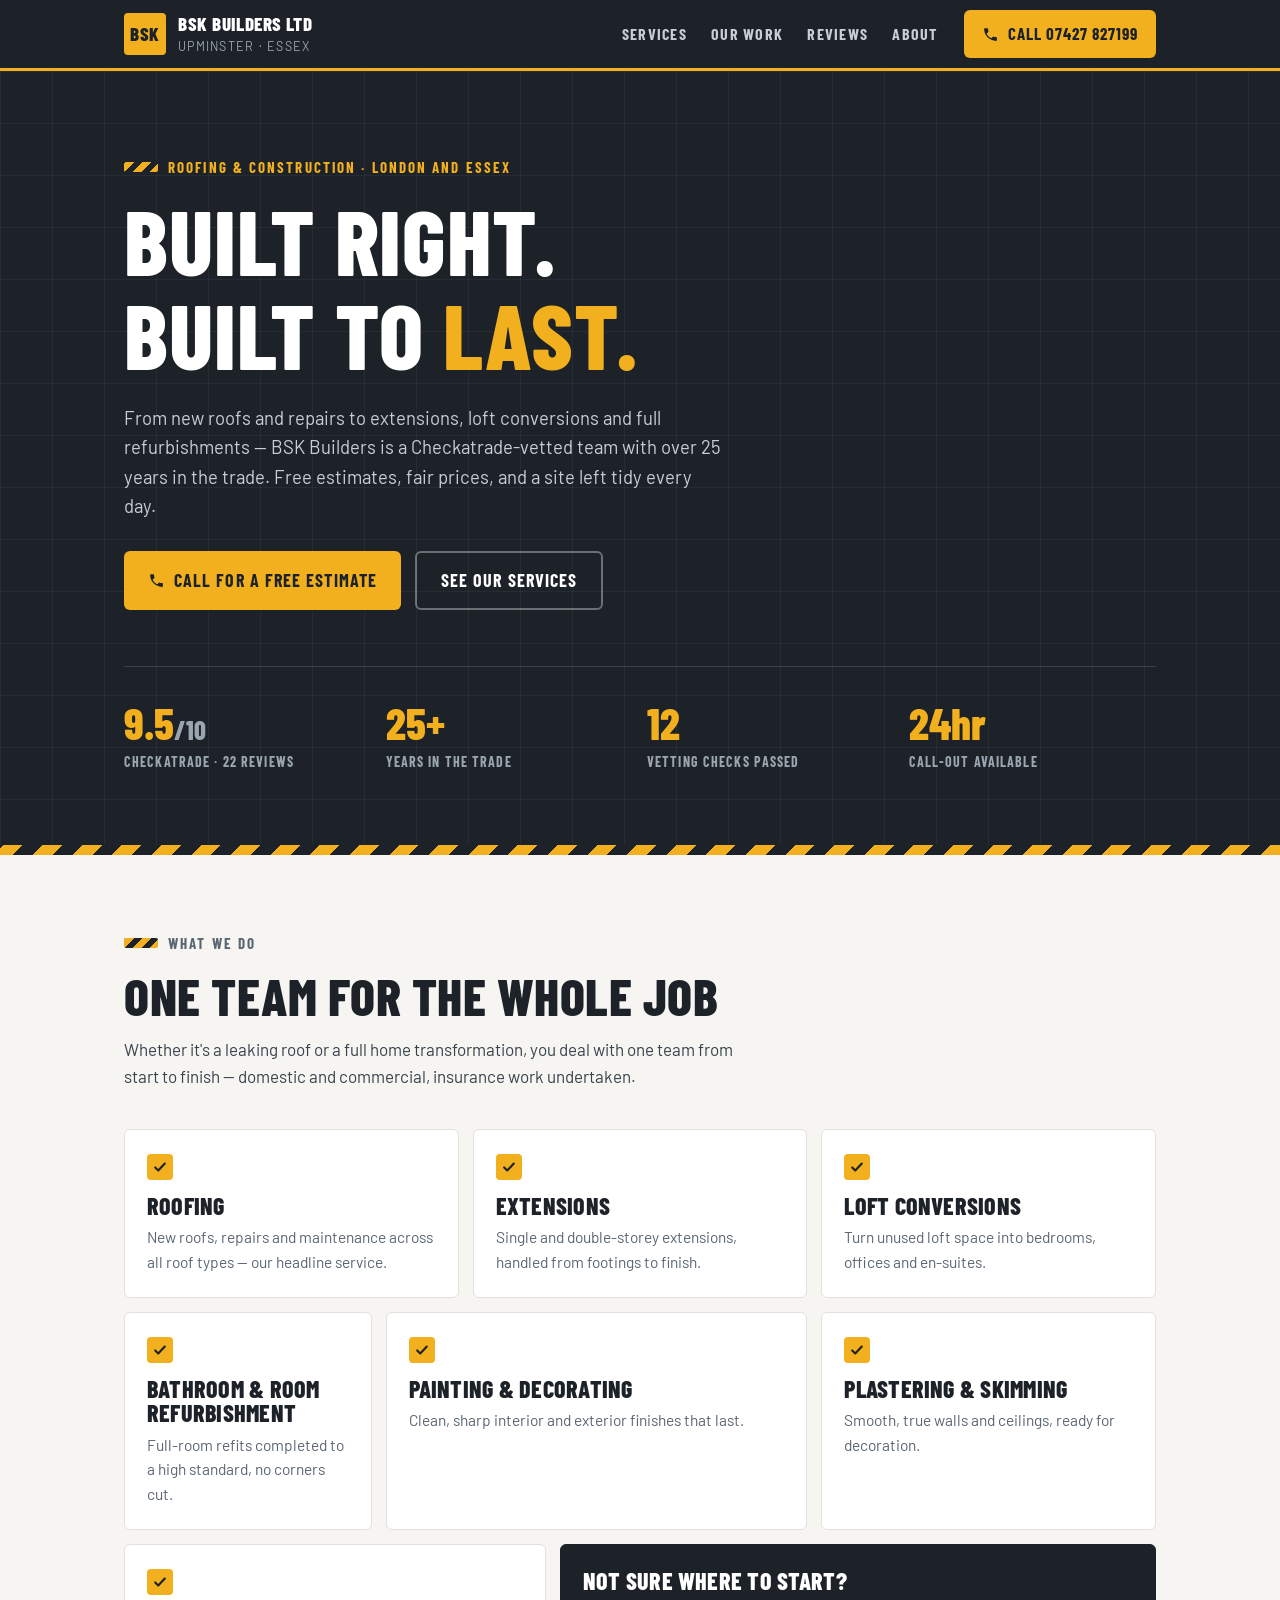
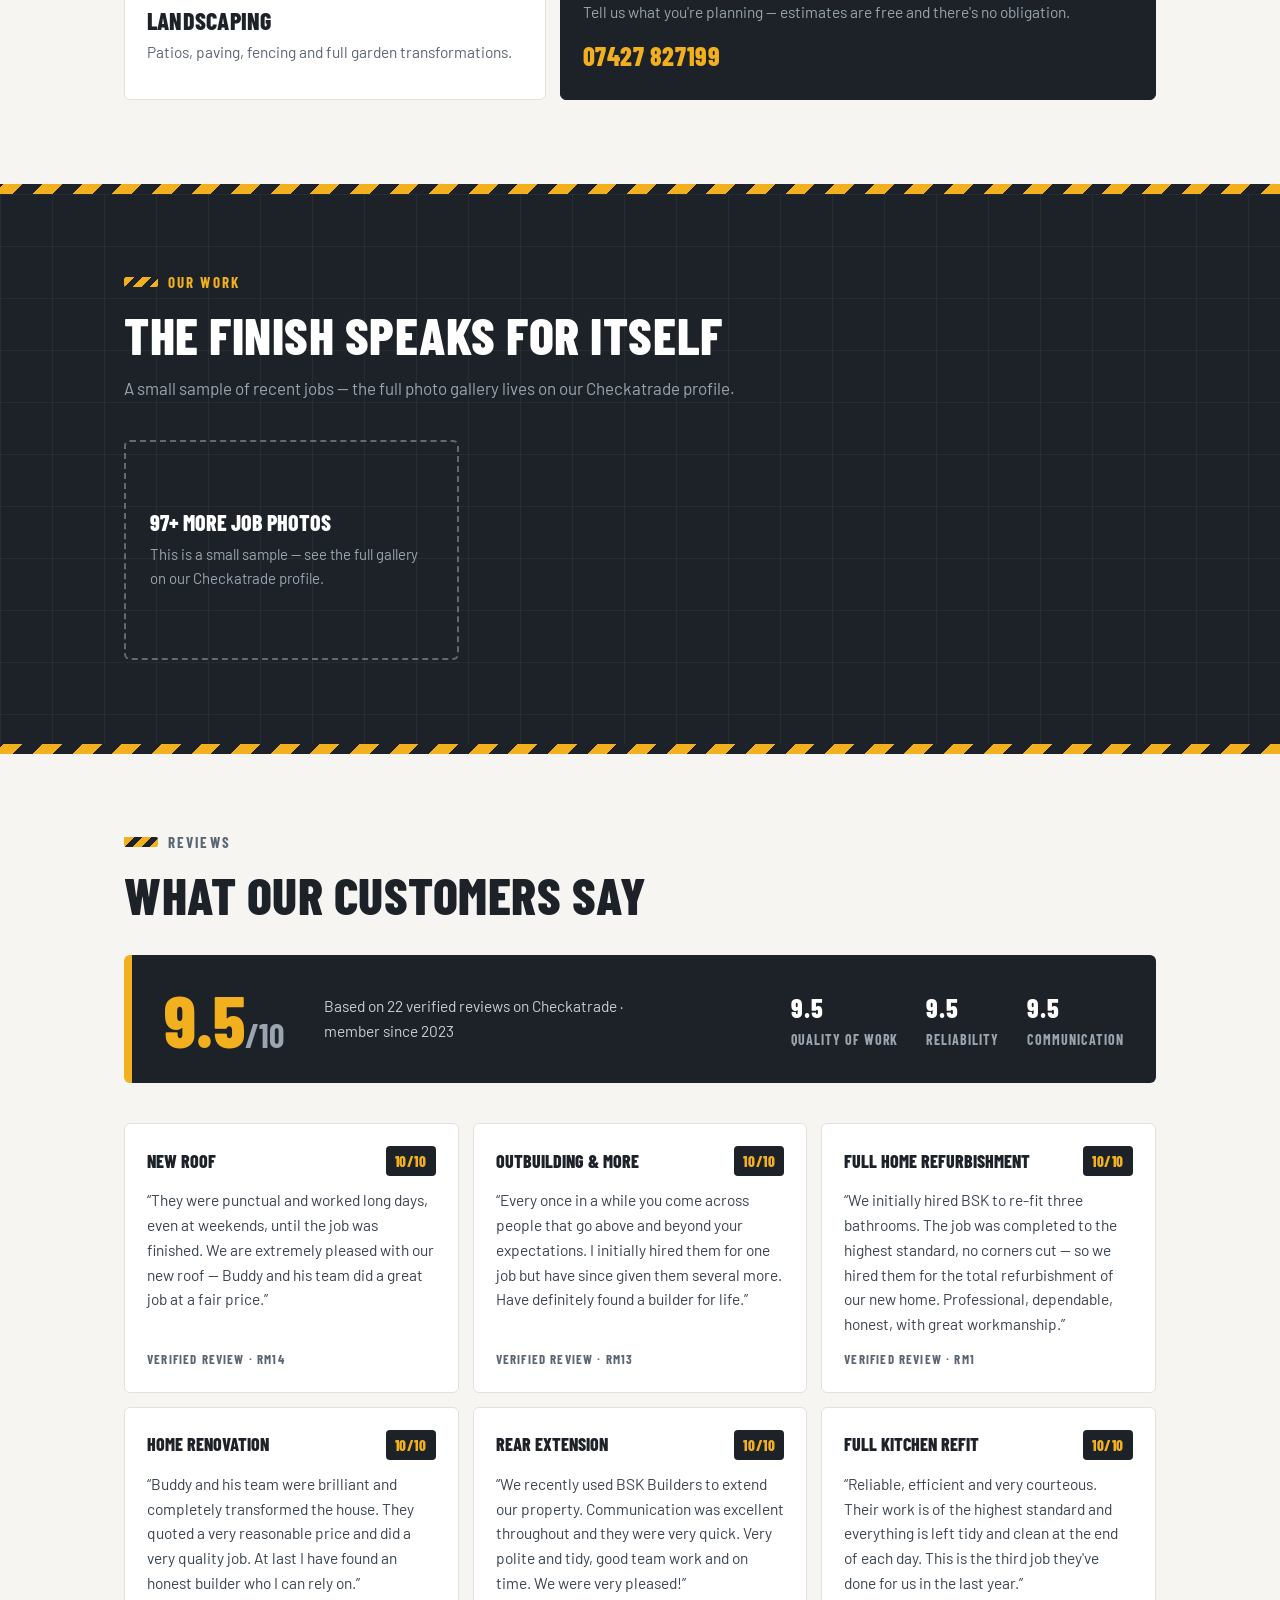
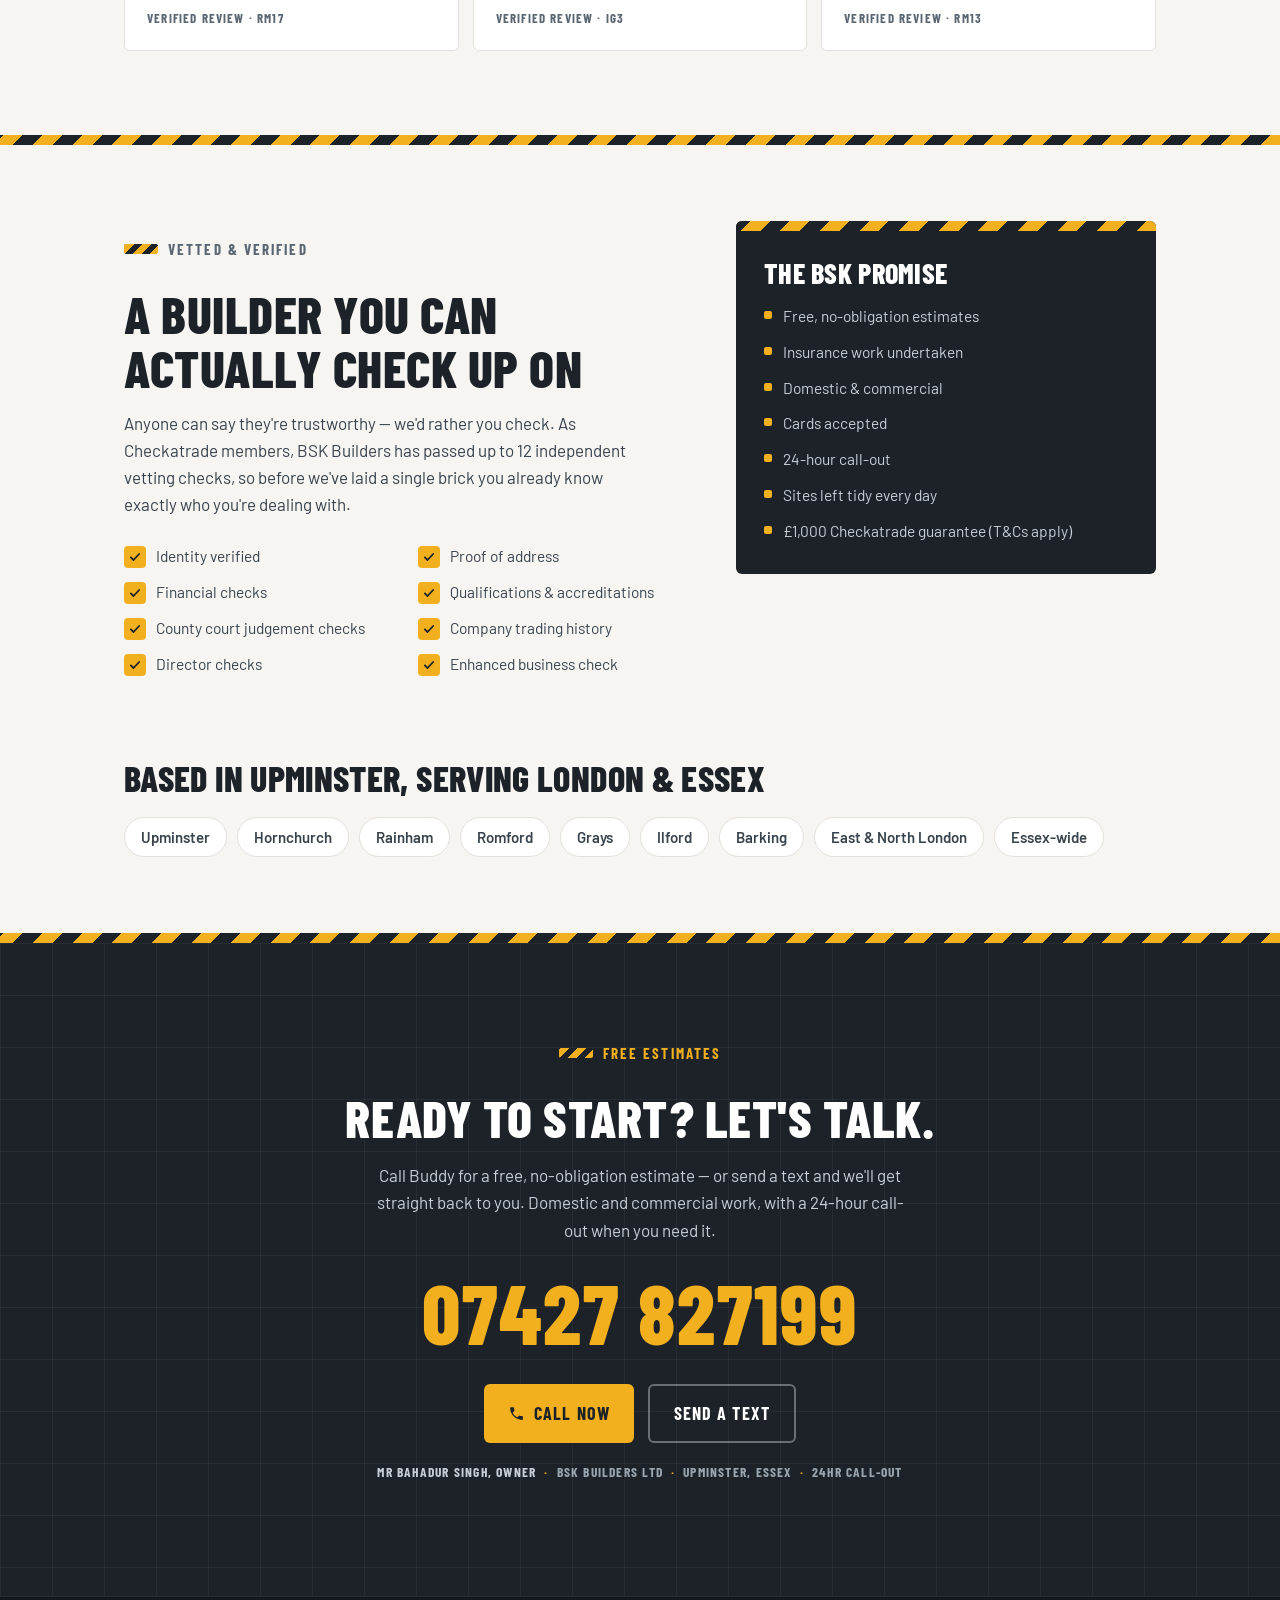
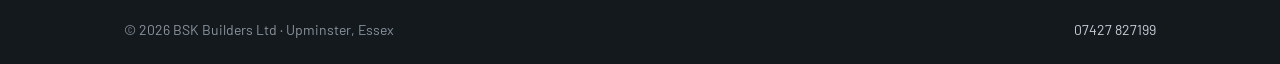
==== bsk/index.html @ 4397765f "Add BSK Builders one-page site Co-Authored-By: Claude Fable 5 <noreply@anthropic.com> Claude-Session" ====
<!DOCTYPE html>
<html lang="en-GB">
<head>
<meta charset="UTF-8">
<meta name="viewport" content="width=device-width, initial-scale=1.0">
<title>BSK Builders Ltd — Roofing, Extensions &amp; Refurbishment | Upminster, Essex</title>
<meta name="description" content="BSK Builders Ltd — roofing and construction in Upminster, serving London &amp; Essex. 25+ years' experience, rated 9.5/10 on Checkatrade, free estimates. Call 07427 827199.">
<meta property="og:title" content="BSK Builders Ltd — Roofing, Extensions &amp; Refurbishment | Upminster, Essex">
<meta property="og:description" content="Checkatrade-vetted builders with 25+ years in the trade. Roofing, extensions, lofts and full refurbishments across London &amp; Essex. Free estimates — call 07427 827199.">
<meta property="og:type" content="website">
<meta name="theme-color" content="#1c2228">
<link rel="preconnect" href="https://fonts.googleapis.com">
<link rel="preconnect" href="https://fonts.gstatic.com" crossorigin>
<link href="https://fonts.googleapis.com/css2?family=Barlow+Condensed:wght@700;800&family=Barlow:wght@400;500;600;700&display=swap" rel="stylesheet">
<script>document.documentElement.classList.add('js')</script>
<script type="application/ld+json">
{
  "@context": "https://schema.org",
  "@type": "GeneralContractor",
  "name": "BSK Builders Ltd",
  "telephone": "+447427827199",
  "address": {
    "@type": "PostalAddress",
    "addressLocality": "Upminster",
    "addressRegion": "Essex",
    "addressCountry": "GB"
  },
  "areaServed": ["Upminster", "Hornchurch", "Rainham", "Romford", "Grays", "Ilford", "Barking", "East London", "North London", "Essex"],
  "aggregateRating": {
    "@type": "AggregateRating",
    "ratingValue": "9.5",
    "bestRating": "10",
    "reviewCount": "22"
  }
}
</script>
<style>
/* ============================================================
   BSK Builders — one-page site. No frameworks, no build step.
   Aesthetic: industrial site signage / builder's hoarding board.
   ============================================================ */
:root{
  --ink:#1c2228;
  --ink-soft:#39434d;
  --zinc:#5a6672;
  --paper:#f6f5f2;
  --white:#ffffff;
  --amber:#f2b01e;
  --amber-deep:#d99a08;
  --line:#e3e1db;
  --radius:6px;
  --tape:repeating-linear-gradient(-45deg, var(--amber) 0 14px, var(--ink) 14px 28px);
}

*{margin:0;padding:0;box-sizing:border-box}
html{scroll-padding-top:84px}
@media (prefers-reduced-motion: no-preference){
  html{scroll-behavior:smooth}
}
body{
  font-family:'Barlow',system-ui,sans-serif;
  font-size:17px;line-height:1.6;
  color:var(--ink-soft);
  background:var(--paper);
  -webkit-font-smoothing:antialiased;
}
img{max-width:100%;display:block}
a{color:inherit}
:focus-visible{outline:3px solid var(--amber);outline-offset:2px}

h1,h2,h3{
  font-family:'Barlow Condensed',sans-serif;
  font-weight:800;text-transform:uppercase;
  line-height:1.02;color:var(--ink);
  letter-spacing:.01em;
}
h2{font-size:clamp(34px,4.6vw,52px)}
h3{font-size:24px}

.wrap{max-width:1080px;margin:0 auto;padding:0 24px}

/* --- Eyebrow labels: stripe chip + condensed uppercase --- */
.eyebrow{
  display:flex;align-items:center;gap:10px;
  font-family:'Barlow Condensed',sans-serif;font-weight:700;
  text-transform:uppercase;letter-spacing:.14em;font-size:15px;
  color:var(--zinc);margin-bottom:14px;
}
.eyebrow::before{
  content:"";width:34px;height:10px;flex:none;border-radius:2px;
  /* finer bands than the section tape so stripes stay legible at chip size */
  background:repeating-linear-gradient(-45deg, var(--amber) 0 6px, var(--ink) 6px 12px);
}
.on-dark .eyebrow{color:var(--amber)}

/* --- Hazard-tape section dividers --- */
.tape{height:10px;background:var(--tape)}

/* --- Dark sections get a faint blueprint grid --- */
.dark{
  background-color:var(--ink);
  background-image:
    linear-gradient(rgba(255,255,255,.045) 1px, transparent 1px),
    linear-gradient(90deg, rgba(255,255,255,.045) 1px, transparent 1px);
  background-size:52px 52px;
  color:#c7ced5;
}
.dark h1,.dark h2,.dark h3{color:var(--white)}

/* --- Buttons --- */
.btn{
  display:inline-flex;align-items:center;justify-content:center;gap:9px;
  font-family:'Barlow Condensed',sans-serif;font-weight:700;
  text-transform:uppercase;letter-spacing:.06em;font-size:18px;
  padding:13px 24px;border-radius:var(--radius);
  text-decoration:none;transition:background .18s,border-color .18s,color .18s;
  white-space:nowrap;
}
.btn svg{width:17px;height:17px;flex:none}
.btn-amber{background:var(--amber);color:var(--ink)}
.btn-amber:hover{background:var(--amber-deep)}
.btn-ghost{border:2px solid rgba(255,255,255,.35);color:var(--white)}
.btn-ghost:hover{border-color:var(--amber);color:var(--amber)}

/* ============================================================
   Header
   ============================================================ */
.site-head{
  position:sticky;top:0;z-index:50;
  background:var(--ink);border-bottom:3px solid var(--amber);
}
.head-in{display:flex;align-items:center;gap:26px;height:68px}
.brand{display:flex;align-items:center;gap:12px;text-decoration:none;margin-right:auto}
.logo-mark{
  width:42px;height:42px;flex:none;border-radius:4px;
  background:var(--amber);color:var(--ink);
  display:grid;place-items:center;
  font-family:'Barlow Condensed',sans-serif;font-weight:800;font-size:19px;
  letter-spacing:.02em;
}
.brand-text{line-height:1.15}
.brand-text strong{
  display:block;color:var(--white);
  font-family:'Barlow Condensed',sans-serif;font-weight:800;
  text-transform:uppercase;font-size:19px;letter-spacing:.03em;
}
.brand-text span{
  font-size:12.5px;color:#9aa5af;
  text-transform:uppercase;letter-spacing:.1em;
}
.head-nav{display:flex;gap:24px}
.head-nav a{
  color:#c7ced5;text-decoration:none;
  font-family:'Barlow Condensed',sans-serif;font-weight:700;
  text-transform:uppercase;letter-spacing:.08em;font-size:16px;
}
.head-nav a:hover{color:var(--amber)}
.head-call{padding:10px 18px;font-size:17px}
.call-short{display:none}

/* ============================================================
   Hero
   ============================================================ */
.hero{padding:84px 0 72px}
.hero h1{font-size:clamp(52px,8vw,92px);max-width:14ch}
.hero .am{color:var(--amber)}
.hero .lead{max-width:600px;margin:22px 0 30px;font-size:18.5px}
.cta-row{display:flex;flex-wrap:wrap;gap:14px}

.trust-strip{
  display:grid;grid-template-columns:repeat(4,1fr);gap:14px;
  margin-top:56px;padding-top:34px;
  border-top:1px solid rgba(255,255,255,.14);
}
.trust-cell .t-num{
  font-family:'Barlow Condensed',sans-serif;font-weight:800;
  font-size:44px;line-height:1;color:var(--amber);
}
.trust-cell .t-label{
  margin-top:6px;font-size:14px;color:#9aa5af;
  text-transform:uppercase;letter-spacing:.08em;
  font-family:'Barlow Condensed',sans-serif;font-weight:700;
}

/* ============================================================
   Services — staggered "brick course" grid
   ============================================================ */
.services{padding:76px 0 84px}
.services .intro{max-width:620px;margin:14px 0 38px}
.brick-grid{display:grid;grid-template-columns:repeat(12,1fr);gap:14px}
.svc-card{
  background:var(--white);border:1px solid var(--line);border-radius:var(--radius);
  padding:24px 22px 22px;
}
/* Brick coursing: rows of 3 / 3 / 2 with offset joints */
.svc-card:nth-child(1){grid-column:span 4}
.svc-card:nth-child(2){grid-column:span 4}
.svc-card:nth-child(3){grid-column:span 4}
.svc-card:nth-child(4){grid-column:span 3}
.svc-card:nth-child(5){grid-column:span 5}
.svc-card:nth-child(6){grid-column:span 4}
.svc-card:nth-child(7){grid-column:span 5}
.svc-card:nth-child(8){grid-column:span 7}
.tick{
  width:26px;height:26px;border-radius:4px;flex:none;
  background:var(--amber);color:var(--ink);
  display:grid;place-items:center;margin-bottom:14px;
}
.tick svg{width:14px;height:14px}
.svc-card h3{margin-bottom:7px}
.svc-card p{font-size:15.5px;color:var(--zinc)}
.svc-dark{
  background-color:var(--ink);border-color:var(--ink);color:#c7ced5;
  display:flex;flex-direction:column;justify-content:center;
}
.svc-dark h3{color:var(--white)}
.svc-dark p{color:#9aa5af}
.svc-dark .svc-tel{
  display:inline-block;margin-top:10px;text-decoration:none;
  font-family:'Barlow Condensed',sans-serif;font-weight:800;
  font-size:26px;color:var(--amber);letter-spacing:.02em;
}
.svc-dark .svc-tel:hover{color:var(--amber-deep)}

/* ============================================================
   Gallery — Our Work
   ============================================================ */
.gallery{padding:76px 0 84px}
.gallery .intro{max-width:620px;margin:14px 0 38px;color:#9aa5af}
.gal-grid{display:grid;grid-template-columns:repeat(3,1fr);gap:14px;grid-auto-flow:dense}
.gal-item{
  position:relative;overflow:hidden;border-radius:var(--radius);
  background:#242c34;min-height:220px;
}
.gal-wide{grid-column:span 2}
.gal-tall{grid-row:span 2}
.gal-item img{
  width:100%;height:100%;object-fit:cover;position:absolute;inset:0;
  transition:transform .5s ease;
}
.gal-item:hover img{transform:scale(1.045)}
.gal-cap{
  position:absolute;left:0;right:0;bottom:0;z-index:1;
  padding:34px 16px 12px;
  background:linear-gradient(transparent, rgba(28,34,40,.88));
  color:var(--white);font-size:14.5px;font-weight:600;
  text-transform:uppercase;letter-spacing:.07em;
  font-family:'Barlow Condensed',sans-serif;
}
.gal-more{
  border:2px dashed rgba(255,255,255,.32);background:transparent;
  display:flex;flex-direction:column;justify-content:center;
  padding:26px 24px;gap:6px;
}
.gal-more strong{
  font-family:'Barlow Condensed',sans-serif;font-weight:800;
  text-transform:uppercase;font-size:22px;color:var(--white);line-height:1.15;
}
.gal-more span{font-size:15px;color:#9aa5af}

/* ============================================================
   Reviews
   ============================================================ */
.reviews{padding:76px 0 84px}
.scoreboard{
  background:var(--ink);border-left:8px solid var(--amber);
  border-radius:var(--radius);color:#c7ced5;
  display:flex;flex-wrap:wrap;align-items:center;gap:14px 40px;
  padding:28px 32px;margin:34px 0 40px;
}
.score-big{
  font-family:'Barlow Condensed',sans-serif;font-weight:800;
  font-size:72px;line-height:1;color:var(--amber);
}
.score-big small{font-size:34px;color:#9aa5af;font-weight:700}
.score-copy{max-width:300px;font-size:15.5px}
.subscores{display:flex;gap:28px;margin-left:auto}
.subscores div{
  font-family:'Barlow Condensed',sans-serif;font-weight:700;
  text-transform:uppercase;letter-spacing:.07em;font-size:14px;color:#9aa5af;
}
.subscores strong{display:block;font-size:26px;color:var(--white);font-weight:800}

.review-grid{display:grid;grid-template-columns:repeat(3,1fr);gap:14px}
.rev-card{
  background:var(--white);border:1px solid var(--line);border-radius:var(--radius);
  padding:22px;display:flex;flex-direction:column;gap:12px;
}
.rev-head{display:flex;align-items:center;justify-content:space-between;gap:10px}
.rev-type{
  font-family:'Barlow Condensed',sans-serif;font-weight:800;
  text-transform:uppercase;font-size:18px;color:var(--ink);line-height:1.15;
}
.badge{
  flex:none;background:var(--ink);color:var(--amber);
  font-family:'Barlow Condensed',sans-serif;font-weight:800;font-size:15px;
  padding:3px 9px;border-radius:4px;letter-spacing:.04em;
}
.rev-card blockquote{font-size:15.5px;color:var(--ink-soft)}
.rev-meta{
  margin-top:auto;font-size:13px;color:var(--zinc);
  text-transform:uppercase;letter-spacing:.09em;
  font-family:'Barlow Condensed',sans-serif;font-weight:700;
}

/* ============================================================
   Vetting / About
   ============================================================ */
.about{padding:76px 0 84px}
.about-grid{display:grid;grid-template-columns:1.15fr .85fr;gap:44px;align-items:start}
.about-copy p{margin:16px 0 26px;max-width:520px}
.check-list{
  list-style:none;display:grid;grid-template-columns:1fr 1fr;gap:11px 20px;
}
.check-list li{display:flex;gap:10px;align-items:flex-start;font-size:15.5px}
.check-list .tick{width:22px;height:22px;margin:2px 0 0}
.check-list .tick svg{width:12px;height:12px}

.promise{
  background-color:var(--ink);border-radius:var(--radius);color:#c7ced5;
  overflow:hidden;
}
.promise::before{content:"";display:block;height:10px;background:var(--tape)}
.promise-in{padding:28px 28px 30px}
.promise h3{color:var(--white);font-size:28px;margin-bottom:16px}
.promise ul{list-style:none;display:grid;gap:11px}
.promise li{display:flex;gap:11px;align-items:flex-start;font-size:15.5px}
.promise li::before{
  content:"";width:8px;height:8px;border-radius:2px;flex:none;
  background:var(--amber);margin-top:7px;
}

/* ============================================================
   Areas served
   ============================================================ */
.areas{padding:0 0 76px}
.areas h2{font-size:clamp(26px,3.2vw,36px);margin-bottom:20px}
.pills{display:flex;flex-wrap:wrap;gap:10px}
.pills span{
  background:var(--white);border:1px solid var(--line);border-radius:999px;
  padding:7px 16px;font-size:15px;color:var(--ink-soft);font-weight:600;
}

/* ============================================================
   Contact
   ============================================================ */
.contact{padding:80px 0 88px;text-align:center}
.contact .eyebrow{justify-content:center}
.contact p{max-width:540px;margin:18px auto 26px}
.phone-huge{
  display:inline-block;text-decoration:none;
  font-family:'Barlow Condensed',sans-serif;font-weight:800;
  font-size:clamp(46px,8vw,84px);line-height:1;color:var(--amber);
  letter-spacing:.02em;margin-bottom:30px;
}
.phone-huge:hover{color:var(--amber-deep)}
.contact .cta-row{justify-content:center}
.contact-notes{
  margin-top:38px;font-size:13.5px;color:#9aa5af;
  text-transform:uppercase;letter-spacing:.09em;
  font-family:'Barlow Condensed',sans-serif;font-weight:700;
}
.contact-notes b{color:#c7ced5;font-weight:700}
.dot{margin:0 8px;color:var(--amber)}

/* ============================================================
   Footer + mobile call bar
   ============================================================ */
.site-foot{
  background:#14191e;color:#8a949e;font-size:14px;
  padding:22px 0;border-top:1px solid rgba(255,255,255,.08);
}
.foot-in{display:flex;flex-wrap:wrap;gap:8px 20px;justify-content:space-between}
.site-foot a{color:#c7ced5;text-decoration:none}
.site-foot a:hover{color:var(--amber)}

.mobile-call-bar{
  display:none;position:fixed;left:0;right:0;bottom:0;z-index:60;
}
.mobile-call-bar a{
  display:block;text-align:center;text-decoration:none;
  background:var(--amber);color:var(--ink);
  font-family:'Barlow Condensed',sans-serif;font-weight:800;
  text-transform:uppercase;letter-spacing:.05em;font-size:19px;
  padding:15px 16px;
}
.mobile-call-bar a:active{background:var(--amber-deep)}

/* ============================================================
   Scroll reveal
   ============================================================ */
.js .rv{opacity:0;transform:translateY(18px);transition:opacity .6s ease,transform .6s ease}
.js .rv.in{opacity:1;transform:none}

/* ============================================================
   Responsive
   ============================================================ */
@media (max-width:900px){
  .head-nav{display:none}
  .brick-grid{grid-template-columns:1fr 1fr}
  .brick-grid .svc-card{grid-column:auto}
  .gal-grid{grid-template-columns:1fr 1fr}
  .gal-wide{grid-column:span 2}
  .review-grid{grid-template-columns:1fr 1fr}
  .about-grid{grid-template-columns:1fr;gap:36px}
  .subscores{margin-left:0;width:100%}
}
@media (max-width:620px){
  .hero{padding:64px 0 56px}
  .cta-row{flex-direction:column;align-items:stretch}
  .cta-row .btn{white-space:normal}
  .trust-strip{grid-template-columns:1fr 1fr;gap:24px 14px}
  .brick-grid{grid-template-columns:1fr}
  .gal-grid{grid-template-columns:1fr}
  .gal-wide{grid-column:auto}
  .gal-tall{grid-row:auto}
  .review-grid{grid-template-columns:1fr}
  .check-list{grid-template-columns:1fr}
  .call-full{display:none}
  .call-short{display:inline}
  .head-call{padding:9px 12px;font-size:16px}
  .head-call svg{display:none}
  .head-in{gap:10px}
  .brand-text span{display:none}
  .brand-text strong{font-size:16px;white-space:nowrap}
  .logo-mark{width:38px;height:38px;font-size:17px}
  .scoreboard{padding:24px 22px}
  .subscores{flex-wrap:wrap;gap:14px 24px}
  .mobile-call-bar{display:block}
  body{padding-bottom:54px}
}

/* ============================================================
   Reduced motion
   ============================================================ */
@media (max-width:420px){
  .brand-text{display:none}
}

@media (prefers-reduced-motion: reduce){
  *,*::before,*::after{transition:none !important;animation:none !important}
  .js .rv{opacity:1;transform:none}
  .gal-item:hover img{transform:none}
}
</style>
</head>
<body>

<header class="site-head">
  <div class="wrap head-in">
    <a class="brand" href="#top" aria-label="BSK Builders Ltd — back to top">
      <span class="logo-mark" aria-hidden="true">BSK</span>
      <span class="brand-text">
        <strong>BSK Builders Ltd</strong>
        <span>Upminster · Essex</span>
      </span>
    </a>
    <nav class="head-nav" aria-label="Main navigation">
      <a href="#services">Services</a>
      <a href="#work">Our Work</a>
      <a href="#reviews">Reviews</a>
      <a href="#about">About</a>
    </nav>
    <a class="btn btn-amber head-call" href="tel:+447427827199">
      <svg viewBox="0 0 24 24" fill="currentColor" aria-hidden="true"><path d="M6.6 10.8c1.4 2.8 3.8 5.1 6.6 6.6l2.2-2.2c.3-.3.7-.4 1-.2 1.1.4 2.3.6 3.6.6.6 0 1 .4 1 1V20c0 .6-.4 1-1 1C10.6 21 3 13.4 3 4c0-.6.4-1 1-1h3.5c.6 0 1 .4 1 1 0 1.2.2 2.4.6 3.6.1.3 0 .7-.2 1l-2.3 2.2z"/></svg>
      <span class="call-full">Call 07427 827199</span>
      <span class="call-short">07427 827199</span>
    </a>
  </div>
</header>

<main id="top">

  <!-- ================= Hero ================= -->
  <section class="hero dark on-dark">
    <div class="wrap">
      <p class="eyebrow rv">Roofing &amp; construction · London and Essex</p>
      <h1 class="rv">Built right. Built to <span class="am">last.</span></h1>
      <p class="lead rv">From new roofs and repairs to extensions, loft conversions and full refurbishments — BSK Builders is a Checkatrade-vetted team with over 25 years in the trade. Free estimates, fair prices, and a site left tidy every day.</p>
      <div class="cta-row rv">
        <a class="btn btn-amber" href="tel:+447427827199">
          <svg viewBox="0 0 24 24" fill="currentColor" aria-hidden="true"><path d="M6.6 10.8c1.4 2.8 3.8 5.1 6.6 6.6l2.2-2.2c.3-.3.7-.4 1-.2 1.1.4 2.3.6 3.6.6.6 0 1 .4 1 1V20c0 .6-.4 1-1 1C10.6 21 3 13.4 3 4c0-.6.4-1 1-1h3.5c.6 0 1 .4 1 1 0 1.2.2 2.4.6 3.6.1.3 0 .7-.2 1l-2.3 2.2z"/></svg>
          Call for a free estimate
        </a>
        <a class="btn btn-ghost" href="#services">See our services</a>
      </div>
      <div class="trust-strip">
        <div class="trust-cell rv"><div class="t-num">9.5<span style="font-size:26px;color:#9aa5af">/10</span></div><div class="t-label">Checkatrade · 22 reviews</div></div>
        <div class="trust-cell rv"><div class="t-num">25+</div><div class="t-label">Years in the trade</div></div>
        <div class="trust-cell rv"><div class="t-num">12</div><div class="t-label">Vetting checks passed</div></div>
        <div class="trust-cell rv"><div class="t-num">24hr</div><div class="t-label">Call-out available</div></div>
      </div>
    </div>
  </section>

  <div class="tape" aria-hidden="true"></div>

  <!-- ================= Services ================= -->
  <section class="services" id="services">
    <div class="wrap">
      <p class="eyebrow rv">What we do</p>
      <h2 class="rv">One team for the whole job</h2>
      <p class="intro rv">Whether it's a leaking roof or a full home transformation, you deal with one team from start to finish — domestic and commercial, insurance work undertaken.</p>
      <div class="brick-grid">
        <div class="svc-card rv">
          <span class="tick" aria-hidden="true"><svg viewBox="0 0 16 16" fill="none" stroke="currentColor" stroke-width="2.4" stroke-linecap="round" stroke-linejoin="round"><path d="M2.5 8.5l3.5 3.5 7.5-8"/></svg></span>
          <h3>Roofing</h3>
          <p>New roofs, repairs and maintenance across all roof types — our headline service.</p>
        </div>
        <div class="svc-card rv">
          <span class="tick" aria-hidden="true"><svg viewBox="0 0 16 16" fill="none" stroke="currentColor" stroke-width="2.4" stroke-linecap="round" stroke-linejoin="round"><path d="M2.5 8.5l3.5 3.5 7.5-8"/></svg></span>
          <h3>Extensions</h3>
          <p>Single and double-storey extensions, handled from footings to finish.</p>
        </div>
        <div class="svc-card rv">
          <span class="tick" aria-hidden="true"><svg viewBox="0 0 16 16" fill="none" stroke="currentColor" stroke-width="2.4" stroke-linecap="round" stroke-linejoin="round"><path d="M2.5 8.5l3.5 3.5 7.5-8"/></svg></span>
          <h3>Loft Conversions</h3>
          <p>Turn unused loft space into bedrooms, offices and en-suites.</p>
        </div>
        <div class="svc-card rv">
          <span class="tick" aria-hidden="true"><svg viewBox="0 0 16 16" fill="none" stroke="currentColor" stroke-width="2.4" stroke-linecap="round" stroke-linejoin="round"><path d="M2.5 8.5l3.5 3.5 7.5-8"/></svg></span>
          <h3>Bathroom &amp; Room Refurbishment</h3>
          <p>Full-room refits completed to a high standard, no corners cut.</p>
        </div>
        <div class="svc-card rv">
          <span class="tick" aria-hidden="true"><svg viewBox="0 0 16 16" fill="none" stroke="currentColor" stroke-width="2.4" stroke-linecap="round" stroke-linejoin="round"><path d="M2.5 8.5l3.5 3.5 7.5-8"/></svg></span>
          <h3>Painting &amp; Decorating</h3>
          <p>Clean, sharp interior and exterior finishes that last.</p>
        </div>
        <div class="svc-card rv">
          <span class="tick" aria-hidden="true"><svg viewBox="0 0 16 16" fill="none" stroke="currentColor" stroke-width="2.4" stroke-linecap="round" stroke-linejoin="round"><path d="M2.5 8.5l3.5 3.5 7.5-8"/></svg></span>
          <h3>Plastering &amp; Skimming</h3>
          <p>Smooth, true walls and ceilings, ready for decoration.</p>
        </div>
        <div class="svc-card rv">
          <span class="tick" aria-hidden="true"><svg viewBox="0 0 16 16" fill="none" stroke="currentColor" stroke-width="2.4" stroke-linecap="round" stroke-linejoin="round"><path d="M2.5 8.5l3.5 3.5 7.5-8"/></svg></span>
          <h3>Landscaping</h3>
          <p>Patios, paving, fencing and full garden transformations.</p>
        </div>
        <div class="svc-card svc-dark rv">
          <h3>Not sure where to start?</h3>
          <p>Tell us what you're planning — estimates are free and there's no obligation.</p>
          <a class="svc-tel" href="tel:+447427827199">07427 827199</a>
        </div>
      </div>
    </div>
  </section>

  <div class="tape" aria-hidden="true"></div>

  <!-- ================= Gallery ================= -->
  <section class="gallery dark on-dark" id="work">
    <div class="wrap">
      <p class="eyebrow rv">Our work</p>
      <h2 class="rv">The finish speaks for itself</h2>
      <p class="intro rv">A small sample of recent jobs — the full photo gallery lives on our Checkatrade profile.</p>
      <div class="gal-grid">
        <!--
          Photo tiles — drop images into bsk/images/ then uncomment.
          Rules: loading="lazy", real files (never base64), compress
          anything over ~300KB to max-1200px JPEG before committing.

        <div class="gal-item gal-wide rv">
          <img src="images/kitchen-refit-1.jpg" loading="lazy" alt="Completed kitchen refit with grey gloss units and marble-effect tiling">
          <div class="gal-cap">Full kitchen refit</div>
        </div>
        <div class="gal-item gal-tall rv">
          <img src="images/kitchen-refit-2.jpg" loading="lazy" alt="Marble-effect floor and wall tiling in a refitted kitchen">
          <div class="gal-cap">Flooring &amp; tiling</div>
        </div>
        <div class="gal-item rv">
          <img src="images/kitchen-refit-3.jpg" loading="lazy" alt="Grey gloss kitchen units and worktops with integrated Bosch appliances">
          <div class="gal-cap">Units &amp; worktops</div>
        </div>
        <div class="gal-item rv">
          <img src="images/kitchen-refit-4.jpg" loading="lazy" alt="Finished kitchen refit showing integrated appliances and tiled splashback">
          <div class="gal-cap">Full kitchen refit</div>
        </div>
        <div class="gal-item rv">
          <img src="images/kitchen-install.jpg" loading="lazy" alt="White kitchen mid-installation with units being fitted">
          <div class="gal-cap">Work in progress</div>
        </div>
        -->
        <div class="gal-item gal-more rv">
          <strong>97+ more job photos</strong>
          <span>This is a small sample — see the full gallery on our Checkatrade profile.</span>
        </div>
      </div>
    </div>
  </section>

  <div class="tape" aria-hidden="true"></div>

  <!-- ================= Reviews ================= -->
  <section class="reviews" id="reviews">
    <div class="wrap">
      <p class="eyebrow rv">Reviews</p>
      <h2 class="rv">What our customers say</h2>
      <div class="scoreboard rv">
        <div class="score-big">9.5<small>/10</small></div>
        <p class="score-copy">Based on 22 verified reviews on Checkatrade · member since 2023</p>
        <div class="subscores">
          <div><strong>9.5</strong>Quality of work</div>
          <div><strong>9.5</strong>Reliability</div>
          <div><strong>9.5</strong>Communication</div>
        </div>
      </div>
      <div class="review-grid">
        <article class="rev-card rv">
          <div class="rev-head"><span class="rev-type">New roof</span><span class="badge">10/10</span></div>
          <blockquote>&ldquo;They were punctual and worked long days, even at weekends, until the job was finished. We are extremely pleased with our new roof — Buddy and his team did a great job at a fair price.&rdquo;</blockquote>
          <p class="rev-meta">Verified review · RM14</p>
        </article>
        <article class="rev-card rv">
          <div class="rev-head"><span class="rev-type">Outbuilding &amp; more</span><span class="badge">10/10</span></div>
          <blockquote>&ldquo;Every once in a while you come across people that go above and beyond your expectations. I initially hired them for one job but have since given them several more. Have definitely found a builder for life.&rdquo;</blockquote>
          <p class="rev-meta">Verified review · RM13</p>
        </article>
        <article class="rev-card rv">
          <div class="rev-head"><span class="rev-type">Full home refurbishment</span><span class="badge">10/10</span></div>
          <blockquote>&ldquo;We initially hired BSK to re-fit three bathrooms. The job was completed to the highest standard, no corners cut — so we hired them for the total refurbishment of our new home. Professional, dependable, honest, with great workmanship.&rdquo;</blockquote>
          <p class="rev-meta">Verified review · RM1</p>
        </article>
        <article class="rev-card rv">
          <div class="rev-head"><span class="rev-type">Home renovation</span><span class="badge">10/10</span></div>
          <blockquote>&ldquo;Buddy and his team were brilliant and completely transformed the house. They quoted a very reasonable price and did a very quality job. At last I have found an honest builder who I can rely on.&rdquo;</blockquote>
          <p class="rev-meta">Verified review · RM17</p>
        </article>
        <article class="rev-card rv">
          <div class="rev-head"><span class="rev-type">Rear extension</span><span class="badge">10/10</span></div>
          <blockquote>&ldquo;We recently used BSK Builders to extend our property. Communication was excellent throughout and they were very quick. Very polite and tidy, good team work and on time. We were very pleased!&rdquo;</blockquote>
          <p class="rev-meta">Verified review · IG3</p>
        </article>
        <article class="rev-card rv">
          <div class="rev-head"><span class="rev-type">Full kitchen refit</span><span class="badge">10/10</span></div>
          <blockquote>&ldquo;Reliable, efficient and very courteous. Their work is of the highest standard and everything is left tidy and clean at the end of each day. This is the third job they've done for us in the last year.&rdquo;</blockquote>
          <p class="rev-meta">Verified review · RM13</p>
        </article>
      </div>
    </div>
  </section>

  <div class="tape" aria-hidden="true"></div>

  <!-- ================= Vetting / About ================= -->
  <section class="about" id="about">
    <div class="wrap about-grid">
      <div class="about-copy">
        <p class="eyebrow rv">Vetted &amp; verified</p>
        <h2 class="rv">A builder you can actually check up on</h2>
        <p class="rv">Anyone can say they're trustworthy — we'd rather you check. As Checkatrade members, BSK Builders has passed up to 12 independent vetting checks, so before we've laid a single brick you already know exactly who you're dealing with.</p>
        <ul class="check-list">
          <li class="rv"><span class="tick" aria-hidden="true"><svg viewBox="0 0 16 16" fill="none" stroke="currentColor" stroke-width="2.4" stroke-linecap="round" stroke-linejoin="round"><path d="M2.5 8.5l3.5 3.5 7.5-8"/></svg></span>Identity verified</li>
          <li class="rv"><span class="tick" aria-hidden="true"><svg viewBox="0 0 16 16" fill="none" stroke="currentColor" stroke-width="2.4" stroke-linecap="round" stroke-linejoin="round"><path d="M2.5 8.5l3.5 3.5 7.5-8"/></svg></span>Proof of address</li>
          <li class="rv"><span class="tick" aria-hidden="true"><svg viewBox="0 0 16 16" fill="none" stroke="currentColor" stroke-width="2.4" stroke-linecap="round" stroke-linejoin="round"><path d="M2.5 8.5l3.5 3.5 7.5-8"/></svg></span>Financial checks</li>
          <li class="rv"><span class="tick" aria-hidden="true"><svg viewBox="0 0 16 16" fill="none" stroke="currentColor" stroke-width="2.4" stroke-linecap="round" stroke-linejoin="round"><path d="M2.5 8.5l3.5 3.5 7.5-8"/></svg></span>Qualifications &amp; accreditations</li>
          <li class="rv"><span class="tick" aria-hidden="true"><svg viewBox="0 0 16 16" fill="none" stroke="currentColor" stroke-width="2.4" stroke-linecap="round" stroke-linejoin="round"><path d="M2.5 8.5l3.5 3.5 7.5-8"/></svg></span>County court judgement checks</li>
          <li class="rv"><span class="tick" aria-hidden="true"><svg viewBox="0 0 16 16" fill="none" stroke="currentColor" stroke-width="2.4" stroke-linecap="round" stroke-linejoin="round"><path d="M2.5 8.5l3.5 3.5 7.5-8"/></svg></span>Company trading history</li>
          <li class="rv"><span class="tick" aria-hidden="true"><svg viewBox="0 0 16 16" fill="none" stroke="currentColor" stroke-width="2.4" stroke-linecap="round" stroke-linejoin="round"><path d="M2.5 8.5l3.5 3.5 7.5-8"/></svg></span>Director checks</li>
          <li class="rv"><span class="tick" aria-hidden="true"><svg viewBox="0 0 16 16" fill="none" stroke="currentColor" stroke-width="2.4" stroke-linecap="round" stroke-linejoin="round"><path d="M2.5 8.5l3.5 3.5 7.5-8"/></svg></span>Enhanced business check</li>
        </ul>
      </div>
      <aside class="promise rv">
        <div class="promise-in">
          <h3>The BSK Promise</h3>
          <ul>
            <li>Free, no-obligation estimates</li>
            <li>Insurance work undertaken</li>
            <li>Domestic &amp; commercial</li>
            <li>Cards accepted</li>
            <li>24-hour call-out</li>
            <li>Sites left tidy every day</li>
            <li>£1,000 Checkatrade guarantee (T&amp;Cs apply)</li>
          </ul>
        </div>
      </aside>
    </div>
  </section>

  <!-- ================= Areas served ================= -->
  <section class="areas">
    <div class="wrap">
      <h2 class="rv">Based in Upminster, serving London &amp; Essex</h2>
      <div class="pills rv">
        <span>Upminster</span>
        <span>Hornchurch</span>
        <span>Rainham</span>
        <span>Romford</span>
        <span>Grays</span>
        <span>Ilford</span>
        <span>Barking</span>
        <span>East &amp; North London</span>
        <span>Essex-wide</span>
      </div>
    </div>
  </section>

  <div class="tape" aria-hidden="true"></div>

  <!-- ================= Contact ================= -->
  <section class="contact dark on-dark" id="contact">
    <div class="wrap">
      <p class="eyebrow rv">Free estimates</p>
      <h2 class="rv">Ready to start? Let's talk.</h2>
      <p class="rv">Call Buddy for a free, no-obligation estimate — or send a text and we'll get straight back to you. Domestic and commercial work, with a 24-hour call-out when you need it.</p>
      <a class="phone-huge rv" href="tel:+447427827199">07427 827199</a>
      <div class="cta-row rv">
        <a class="btn btn-amber" href="tel:+447427827199">
          <svg viewBox="0 0 24 24" fill="currentColor" aria-hidden="true"><path d="M6.6 10.8c1.4 2.8 3.8 5.1 6.6 6.6l2.2-2.2c.3-.3.7-.4 1-.2 1.1.4 2.3.6 3.6.6.6 0 1 .4 1 1V20c0 .6-.4 1-1 1C10.6 21 3 13.4 3 4c0-.6.4-1 1-1h3.5c.6 0 1 .4 1 1 0 1.2.2 2.4.6 3.6.1.3 0 .7-.2 1l-2.3 2.2z"/></svg>
          Call now
        </a>
        <a class="btn btn-ghost" href="sms:+447427827199">Send a text</a>
      </div>
      <p class="contact-notes rv">
        <b>Mr Bahadur Singh, Owner</b><span class="dot">·</span>BSK Builders Ltd<span class="dot">·</span>Upminster, Essex<span class="dot">·</span>24hr call-out
      </p>
    </div>
  </section>

</main>

<footer class="site-foot">
  <div class="wrap foot-in">
    <span>© <span id="yr">2026</span> BSK Builders Ltd · Upminster, Essex</span>
    <a href="tel:+447427827199">07427 827199</a>
  </div>
</footer>

<div class="mobile-call-bar">
  <a href="tel:+447427827199">📞 Call for a free estimate</a>
</div>

<script>
document.getElementById('yr').textContent = new Date().getFullYear();

// One-time scroll reveal (skipped entirely under reduced motion)
(function(){
  var reduce = window.matchMedia('(prefers-reduced-motion: reduce)').matches;
  var els = document.querySelectorAll('.rv');
  if (reduce || !('IntersectionObserver' in window)) {
    els.forEach(function(el){ el.classList.add('in'); });
    return;
  }
  var io = new IntersectionObserver(function(entries){
    entries.forEach(function(e){
      if (e.isIntersecting) { e.target.classList.add('in'); io.unobserve(e.target); }
    });
  }, { threshold: 0.12, rootMargin: '0px 0px -6% 0px' });
  els.forEach(function(el){ io.observe(el); });
})();
</script>

</body>
</html>
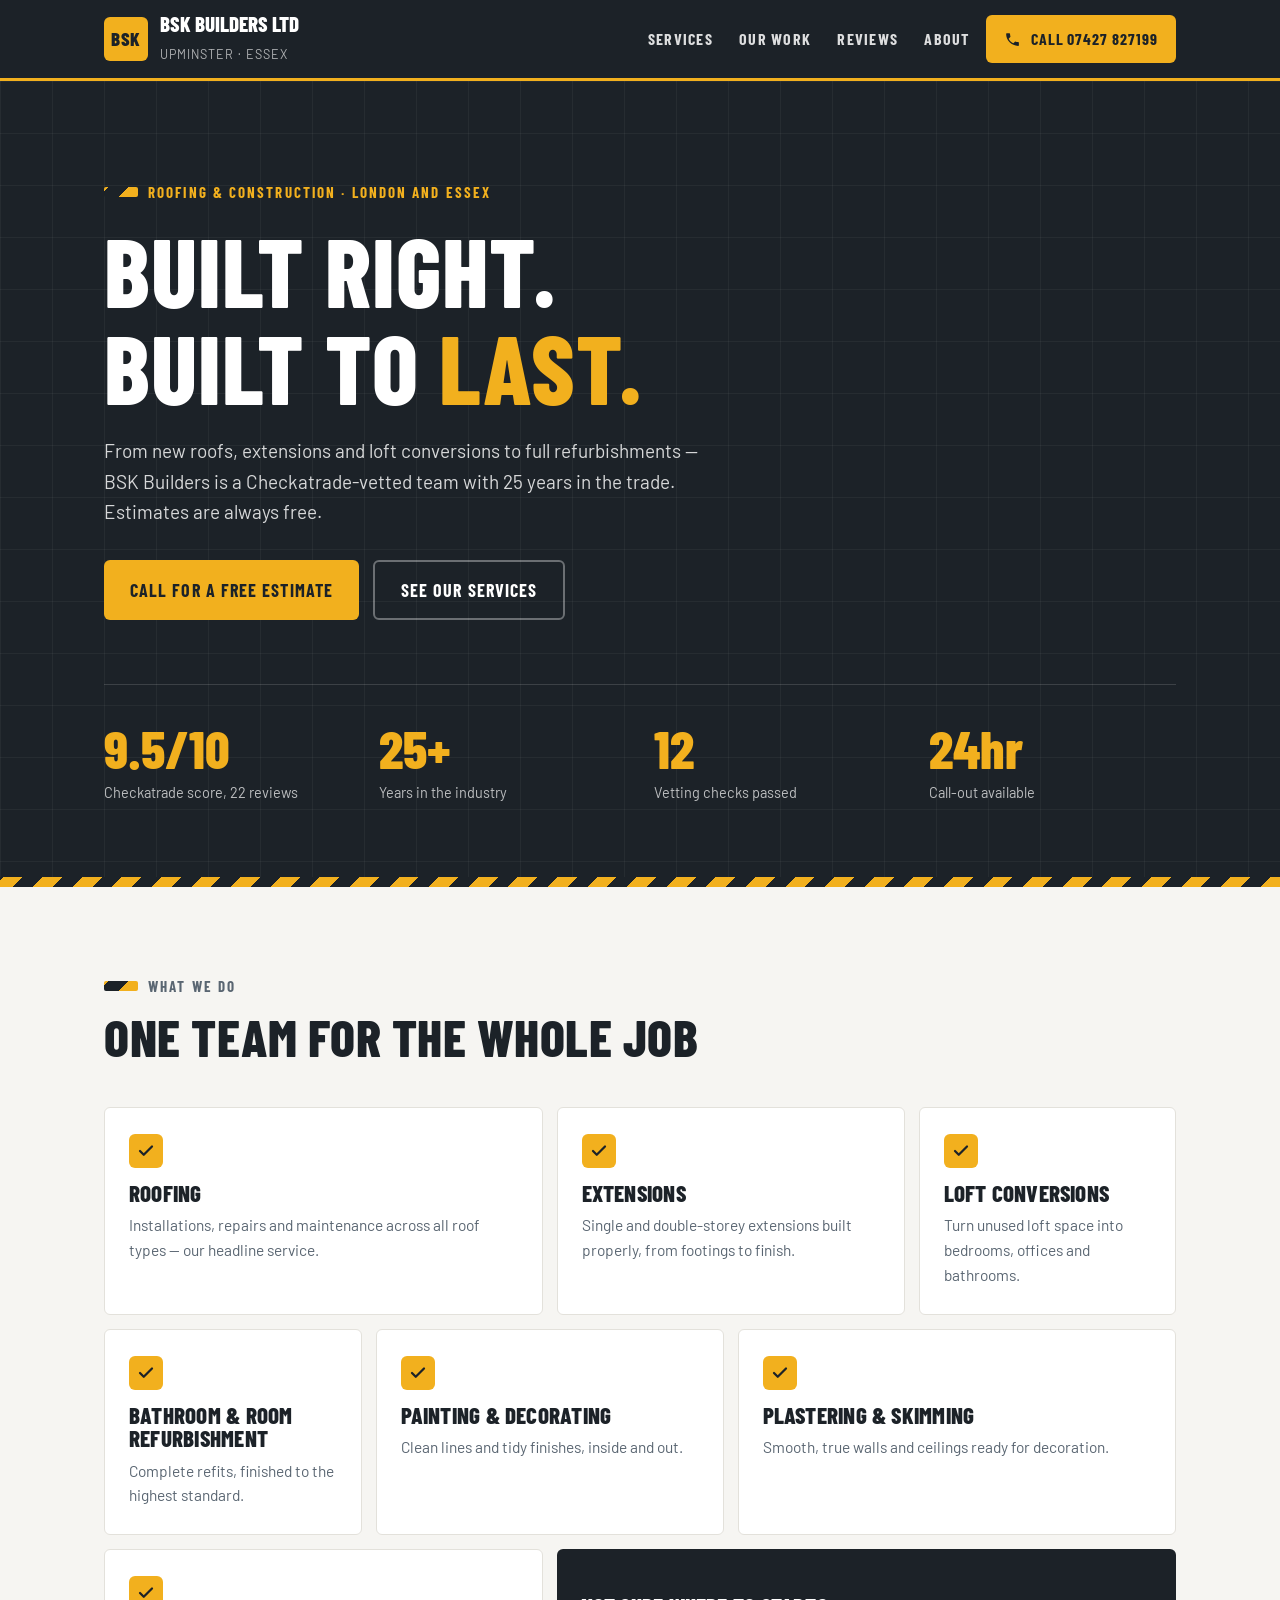
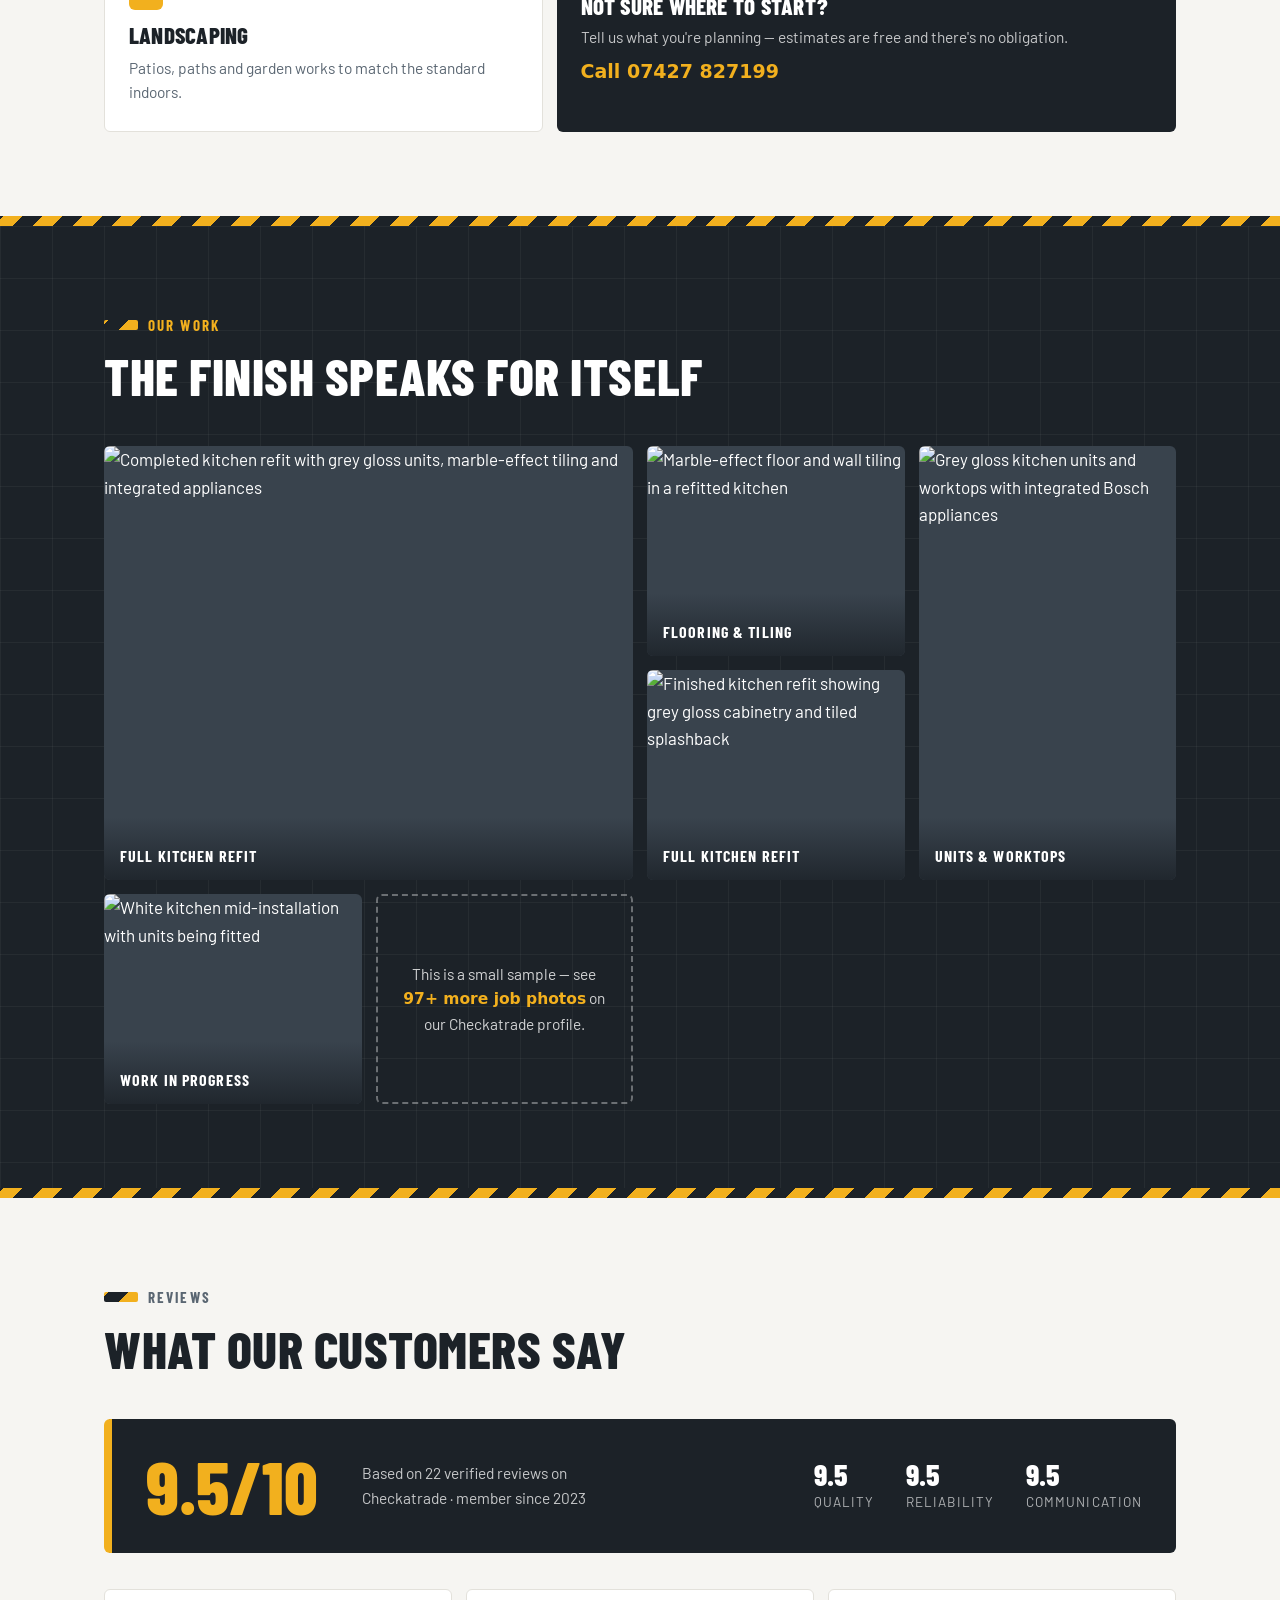
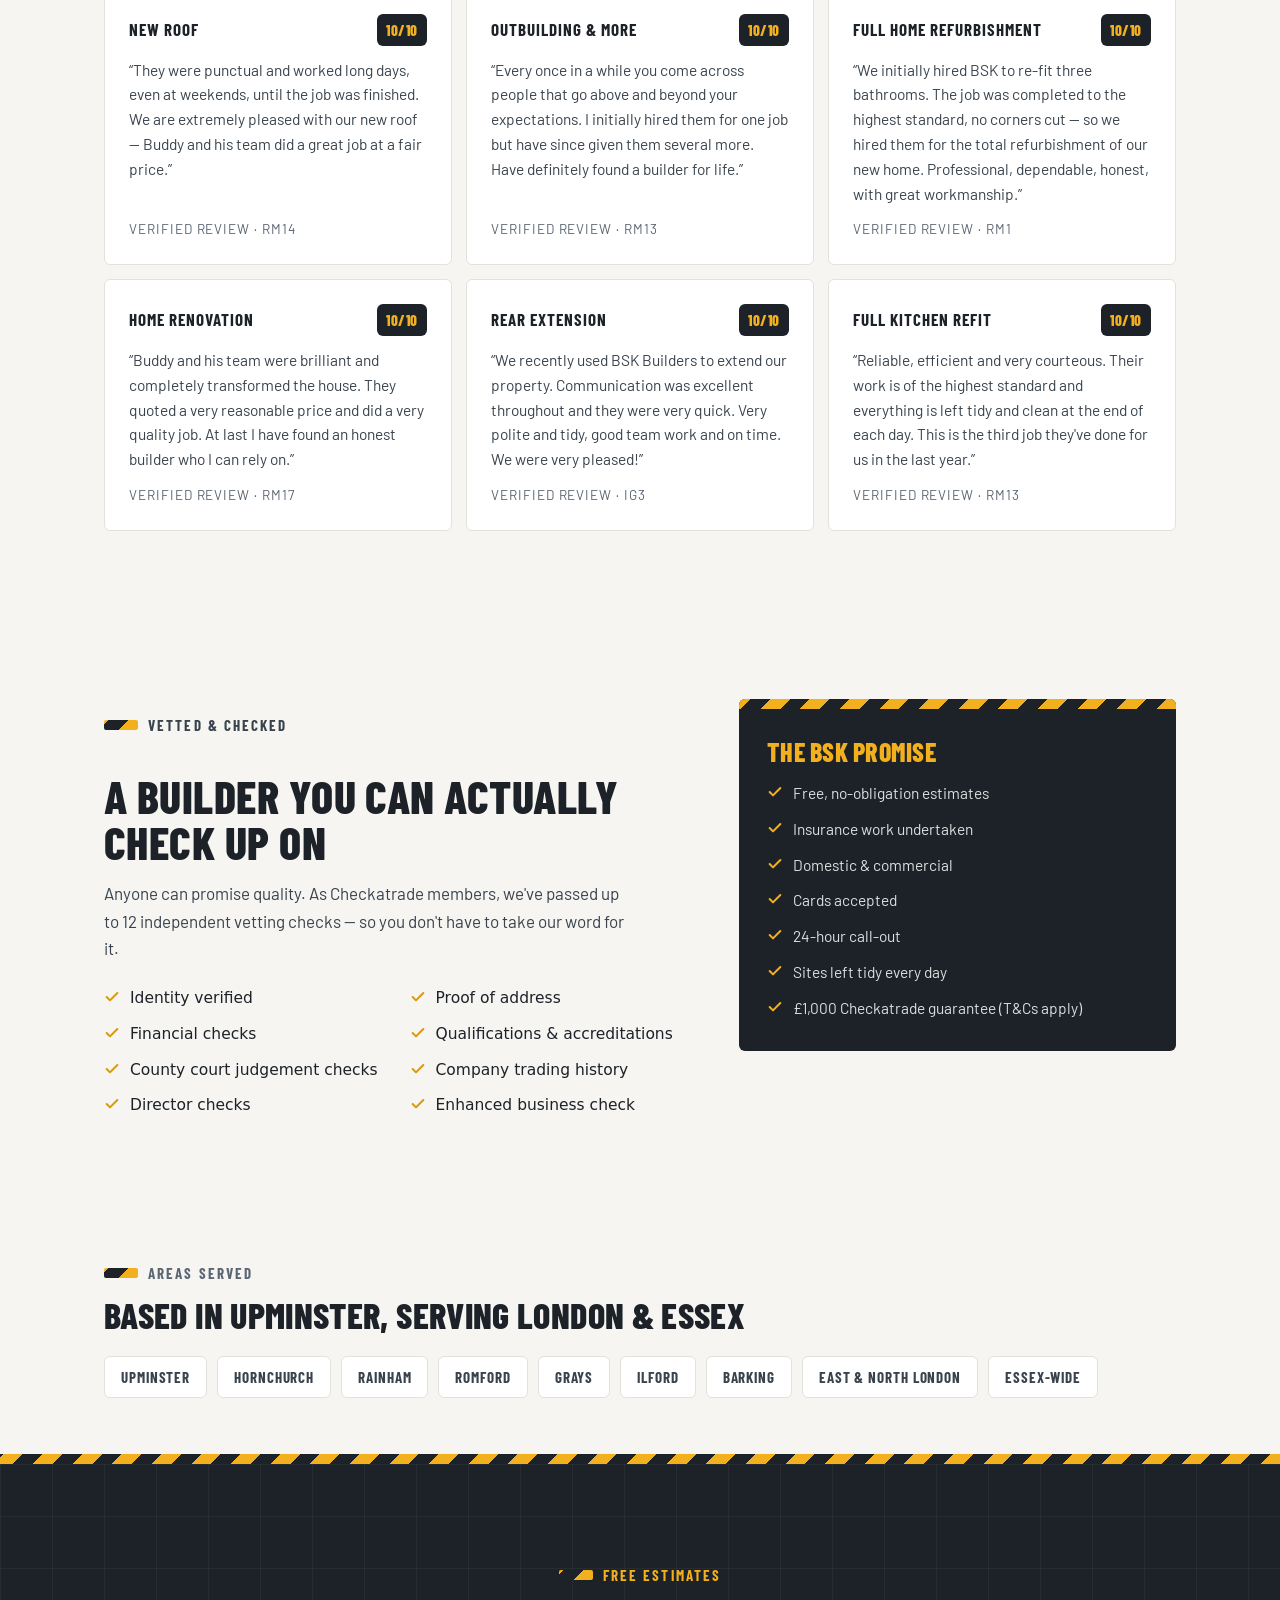
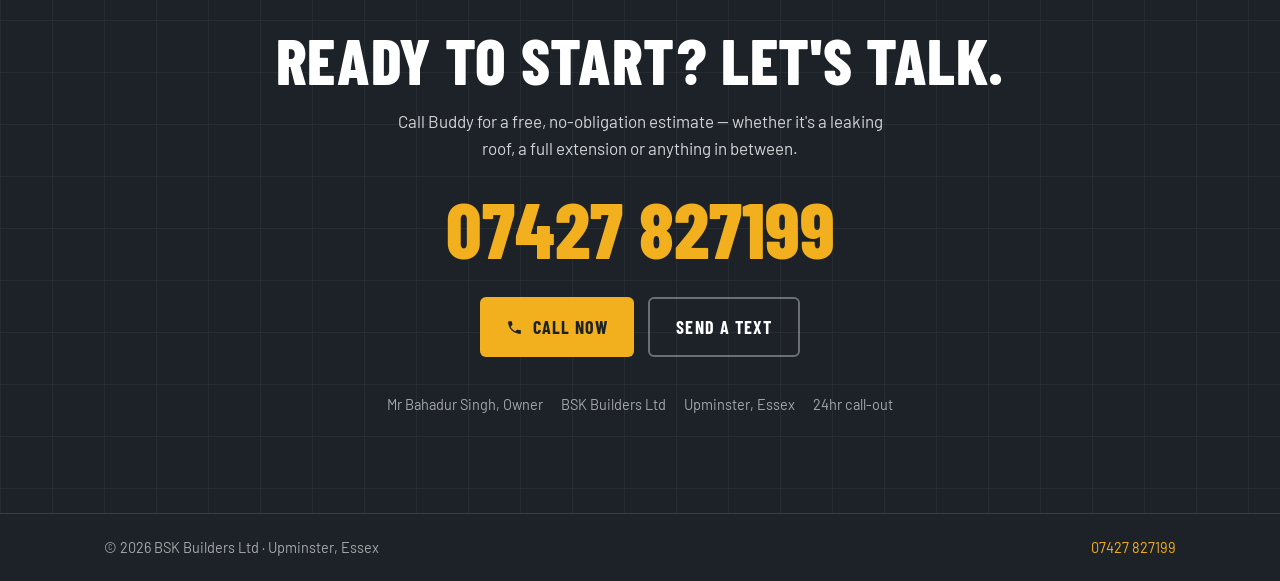
==== commit 66d80c8d: "Add BSK Builders one-page site Co-Authored-By: Claude Fable 5 <noreply@anthropic.com> Claude-Session" ====
--- a/bsk/index.html
+++ b/bsk/index.html
@@ -4,9 +4,9 @@
 <meta charset="UTF-8">
 <meta name="viewport" content="width=device-width, initial-scale=1.0">
 <title>BSK Builders Ltd — Roofing, Extensions &amp; Refurbishment | Upminster, Essex</title>
-<meta name="description" content="BSK Builders Ltd — roofing and construction in Upminster, serving London &amp; Essex. 25+ years' experience, rated 9.5/10 on Checkatrade, free estimates. Call 07427 827199.">
-<meta property="og:title" content="BSK Builders Ltd — Roofing, Extensions &amp; Refurbishment | Upminster, Essex">
-<meta property="og:description" content="Checkatrade-vetted builders with 25+ years in the trade. Roofing, extensions, lofts and full refurbishments across London &amp; Essex. Free estimates — call 07427 827199.">
+<meta name="description" content="Roofing and construction specialists in Upminster, serving London & Essex. 25+ years' experience, 9.5/10 on Checkatrade from 22 verified reviews. Free estimates — call 07427 827199.">
+<meta property="og:title" content="BSK Builders Ltd — Roofing, Extensions & Refurbishment | Upminster, Essex">
+<meta property="og:description" content="Checkatrade-vetted builders in Upminster. Roofing, extensions, loft conversions and refurbishment across London & Essex. Free estimates — call 07427 827199.">
 <meta property="og:type" content="website">
 <meta name="theme-color" content="#1c2228">
 <link rel="preconnect" href="https://fonts.googleapis.com">
@@ -37,7 +37,7 @@
 <style>
 /* ============================================================
    BSK Builders — one-page site. No frameworks, no build step.
-   Aesthetic: industrial site signage / builder's hoarding board.
+   Aesthetic: industrial site-signage / builder's hoarding board.
    ============================================================ */
 :root{
   --ink:#1c2228;
@@ -49,9 +49,8 @@
   --amber-deep:#d99a08;
   --line:#e3e1db;
   --radius:6px;
-  --tape:repeating-linear-gradient(-45deg, var(--amber) 0 14px, var(--ink) 14px 28px);
-}
-
+  --hazard:repeating-linear-gradient(-45deg, var(--amber) 0 14px, var(--ink) 14px 28px);
+}
 *{margin:0;padding:0;box-sizing:border-box}
 html{scroll-padding-top:84px}
 @media (prefers-reduced-motion: no-preference){
@@ -60,8 +59,7 @@
 body{
   font-family:'Barlow',system-ui,sans-serif;
   font-size:17px;line-height:1.6;
-  color:var(--ink-soft);
-  background:var(--paper);
+  color:var(--ink);background:var(--paper);
   -webkit-font-smoothing:antialiased;
 }
 img{max-width:100%;display:block}
@@ -69,401 +67,336 @@
 :focus-visible{outline:3px solid var(--amber);outline-offset:2px}
 
 h1,h2,h3{
-  font-family:'Barlow Condensed',sans-serif;
-  font-weight:800;text-transform:uppercase;
-  line-height:1.02;color:var(--ink);
+  font-family:'Barlow Condensed','Arial Narrow',sans-serif;
+  font-weight:800;text-transform:uppercase;line-height:1.02;
   letter-spacing:.01em;
 }
-h2{font-size:clamp(34px,4.6vw,52px)}
-h3{font-size:24px}
-
-.wrap{max-width:1080px;margin:0 auto;padding:0 24px}
-
-/* --- Eyebrow labels: stripe chip + condensed uppercase --- */
+
+/* Eyebrow label + hazard stripe chip */
 .eyebrow{
-  display:flex;align-items:center;gap:10px;
-  font-family:'Barlow Condensed',sans-serif;font-weight:700;
+  display:inline-flex;align-items:center;gap:10px;
+  font-family:'Barlow Condensed','Arial Narrow',sans-serif;font-weight:700;
   text-transform:uppercase;letter-spacing:.14em;font-size:15px;
-  color:var(--zinc);margin-bottom:14px;
+  color:var(--zinc);
 }
 .eyebrow::before{
-  content:"";width:34px;height:10px;flex:none;border-radius:2px;
-  /* finer bands than the section tape so stripes stay legible at chip size */
-  background:repeating-linear-gradient(-45deg, var(--amber) 0 6px, var(--ink) 6px 12px);
-}
-.on-dark .eyebrow{color:var(--amber)}
-
-/* --- Hazard-tape section dividers --- */
-.tape{height:10px;background:var(--tape)}
-
-/* --- Dark sections get a faint blueprint grid --- */
-.dark{
-  background-color:var(--ink);
+  content:"";width:34px;height:10px;border-radius:2px;
+  background:var(--hazard);flex:none;
+}
+.dark .eyebrow{color:var(--amber)}
+
+/* Hazard divider bars between major sections */
+.hazard-bar{height:10px;background:var(--hazard)}
+
+/* Dark sections + blueprint grid overlay */
+.dark{background:var(--ink);color:var(--white);position:relative}
+.dark::before{
+  content:"";position:absolute;inset:0;pointer-events:none;
   background-image:
     linear-gradient(rgba(255,255,255,.045) 1px, transparent 1px),
     linear-gradient(90deg, rgba(255,255,255,.045) 1px, transparent 1px);
   background-size:52px 52px;
-  color:#c7ced5;
-}
-.dark h1,.dark h2,.dark h3{color:var(--white)}
-
-/* --- Buttons --- */
+}
+.dark > .wrap{position:relative;z-index:1}
+
+.wrap{max-width:1120px;margin:0 auto;padding:0 24px}
+section{padding:84px 0}
+.section-head{max-width:640px;margin-bottom:44px}
+.section-head h2{font-size:clamp(34px,4.5vw,52px);margin-top:12px}
+
+/* Buttons */
 .btn{
-  display:inline-flex;align-items:center;justify-content:center;gap:9px;
-  font-family:'Barlow Condensed',sans-serif;font-weight:700;
+  display:inline-flex;align-items:center;justify-content:center;gap:10px;
+  font-family:'Barlow Condensed','Arial Narrow',sans-serif;font-weight:700;
   text-transform:uppercase;letter-spacing:.06em;font-size:18px;
-  padding:13px 24px;border-radius:var(--radius);
-  text-decoration:none;transition:background .18s,border-color .18s,color .18s;
-  white-space:nowrap;
-}
-.btn svg{width:17px;height:17px;flex:none}
+  padding:14px 26px;border-radius:var(--radius);
+  text-decoration:none;min-height:48px;cursor:pointer;
+  transition:background .2s,color .2s,border-color .2s;
+}
+.btn svg{flex:none}
 .btn-amber{background:var(--amber);color:var(--ink)}
 .btn-amber:hover{background:var(--amber-deep)}
 .btn-ghost{border:2px solid rgba(255,255,255,.35);color:var(--white)}
 .btn-ghost:hover{border-color:var(--amber);color:var(--amber)}
-
-/* ============================================================
-   Header
-   ============================================================ */
-.site-head{
-  position:sticky;top:0;z-index:50;
-  background:var(--ink);border-bottom:3px solid var(--amber);
-}
-.head-in{display:flex;align-items:center;gap:26px;height:68px}
-.brand{display:flex;align-items:center;gap:12px;text-decoration:none;margin-right:auto}
+@media (prefers-reduced-motion: reduce){
+  *,*::before,*::after{transition:none!important;transform:none!important;animation:none!important}
+}
+
+/* ---------------- Header ---------------- */
+header{
+  position:sticky;top:0;z-index:100;
+  background:var(--ink);color:var(--white);
+  border-bottom:3px solid var(--amber);
+}
+.header-in{
+  max-width:1120px;margin:0 auto;padding:12px 24px;
+  display:flex;align-items:center;gap:16px;
+}
+.logo{display:flex;align-items:center;gap:12px;text-decoration:none;margin-right:auto}
 .logo-mark{
-  width:42px;height:42px;flex:none;border-radius:4px;
+  width:44px;height:44px;border-radius:var(--radius);flex:none;
   background:var(--amber);color:var(--ink);
-  display:grid;place-items:center;
-  font-family:'Barlow Condensed',sans-serif;font-weight:800;font-size:19px;
-  letter-spacing:.02em;
-}
-.brand-text{line-height:1.15}
-.brand-text strong{
-  display:block;color:var(--white);
-  font-family:'Barlow Condensed',sans-serif;font-weight:800;
-  text-transform:uppercase;font-size:19px;letter-spacing:.03em;
-}
-.brand-text span{
-  font-size:12.5px;color:#9aa5af;
-  text-transform:uppercase;letter-spacing:.1em;
-}
-.head-nav{display:flex;gap:24px}
-.head-nav a{
-  color:#c7ced5;text-decoration:none;
-  font-family:'Barlow Condensed',sans-serif;font-weight:700;
-  text-transform:uppercase;letter-spacing:.08em;font-size:16px;
-}
-.head-nav a:hover{color:var(--amber)}
-.head-call{padding:10px 18px;font-size:17px}
+  font-family:'Barlow Condensed','Arial Narrow',sans-serif;font-weight:800;font-size:19px;
+  display:flex;align-items:center;justify-content:center;letter-spacing:.02em;
+}
+.logo-name{font-family:'Barlow Condensed','Arial Narrow',sans-serif;font-weight:800;font-size:21px;text-transform:uppercase;line-height:1.05}
+.logo-tag{font-size:12.5px;color:rgba(255,255,255,.65);letter-spacing:.08em;text-transform:uppercase}
+nav{display:flex;gap:26px}
+nav a{
+  text-decoration:none;color:rgba(255,255,255,.85);
+  font-family:'Barlow Condensed','Arial Narrow',sans-serif;font-weight:700;
+  text-transform:uppercase;letter-spacing:.08em;font-size:16px;padding:6px 0;
+}
+nav a:hover{color:var(--amber)}
+.btn-call{padding:11px 18px;font-size:16px}
 .call-short{display:none}
-
-/* ============================================================
-   Hero
-   ============================================================ */
-.hero{padding:84px 0 72px}
-.hero h1{font-size:clamp(52px,8vw,92px);max-width:14ch}
-.hero .am{color:var(--amber)}
-.hero .lead{max-width:600px;margin:22px 0 30px;font-size:18.5px}
-.cta-row{display:flex;flex-wrap:wrap;gap:14px}
+@media (max-width:900px){
+  nav{display:none}
+}
+@media (max-width:620px){
+  .logo-tag{display:none}
+  .call-long{display:none}
+  .call-short{display:inline}
+}
+
+/* ---------------- Hero ---------------- */
+.hero{padding:96px 0 72px}
+.hero h1{font-size:clamp(52px,8vw,96px);margin:16px 0 20px}
+.hero h1 em{font-style:normal;color:var(--amber)}
+.hero .lead{max-width:620px;font-size:19px;color:rgba(255,255,255,.82);margin-bottom:32px}
+.hero-ctas{display:flex;flex-wrap:wrap;gap:14px}
 
 .trust-strip{
-  display:grid;grid-template-columns:repeat(4,1fr);gap:14px;
-  margin-top:56px;padding-top:34px;
+  margin-top:64px;padding-top:36px;
   border-top:1px solid rgba(255,255,255,.14);
-}
-.trust-cell .t-num{
-  font-family:'Barlow Condensed',sans-serif;font-weight:800;
-  font-size:44px;line-height:1;color:var(--amber);
-}
-.trust-cell .t-label{
-  margin-top:6px;font-size:14px;color:#9aa5af;
-  text-transform:uppercase;letter-spacing:.08em;
-  font-family:'Barlow Condensed',sans-serif;font-weight:700;
-}
-
-/* ============================================================
-   Services — staggered "brick course" grid
-   ============================================================ */
-.services{padding:76px 0 84px}
-.services .intro{max-width:620px;margin:14px 0 38px}
+  display:grid;grid-template-columns:repeat(4,1fr);gap:28px;
+}
+.trust-num{
+  font-family:'Barlow Condensed','Arial Narrow',sans-serif;font-weight:800;
+  font-size:clamp(38px,4.5vw,54px);color:var(--amber);line-height:1;
+}
+.trust-label{font-size:14.5px;color:rgba(255,255,255,.7);margin-top:6px}
+@media (max-width:900px){.trust-strip{grid-template-columns:repeat(2,1fr)}}
+@media (max-width:620px){.trust-strip{gap:22px}}
+
+/* ---------------- Services (brick-course grid) ---------------- */
 .brick-grid{display:grid;grid-template-columns:repeat(12,1fr);gap:14px}
-.svc-card{
-  background:var(--white);border:1px solid var(--line);border-radius:var(--radius);
-  padding:24px 22px 22px;
-}
-/* Brick coursing: rows of 3 / 3 / 2 with offset joints */
-.svc-card:nth-child(1){grid-column:span 4}
-.svc-card:nth-child(2){grid-column:span 4}
-.svc-card:nth-child(3){grid-column:span 4}
-.svc-card:nth-child(4){grid-column:span 3}
-.svc-card:nth-child(5){grid-column:span 5}
-.svc-card:nth-child(6){grid-column:span 4}
-.svc-card:nth-child(7){grid-column:span 5}
-.svc-card:nth-child(8){grid-column:span 7}
+.svc{
+  border:1px solid var(--line);border-radius:var(--radius);
+  background:var(--white);padding:26px 24px;
+}
+.svc h3{font-size:23px;margin:14px 0 8px}
+.svc p{font-size:15.5px;color:var(--zinc)}
 .tick{
-  width:26px;height:26px;border-radius:4px;flex:none;
+  width:34px;height:34px;border-radius:var(--radius);
   background:var(--amber);color:var(--ink);
-  display:grid;place-items:center;margin-bottom:14px;
-}
-.tick svg{width:14px;height:14px}
-.svc-card h3{margin-bottom:7px}
-.svc-card p{font-size:15.5px;color:var(--zinc)}
-.svc-dark{
-  background-color:var(--ink);border-color:var(--ink);color:#c7ced5;
-  display:flex;flex-direction:column;justify-content:center;
-}
-.svc-dark h3{color:var(--white)}
-.svc-dark p{color:#9aa5af}
-.svc-dark .svc-tel{
-  display:inline-block;margin-top:10px;text-decoration:none;
-  font-family:'Barlow Condensed',sans-serif;font-weight:800;
-  font-size:26px;color:var(--amber);letter-spacing:.02em;
-}
-.svc-dark .svc-tel:hover{color:var(--amber-deep)}
-
-/* ============================================================
-   Gallery — Our Work
-   ============================================================ */
-.gallery{padding:76px 0 84px}
-.gallery .intro{max-width:620px;margin:14px 0 38px;color:#9aa5af}
-.gal-grid{display:grid;grid-template-columns:repeat(3,1fr);gap:14px;grid-auto-flow:dense}
+  display:flex;align-items:center;justify-content:center;
+}
+.span-3{grid-column:span 3}
+.span-4{grid-column:span 4}
+.span-5{grid-column:span 5}
+.span-7{grid-column:span 7}
+.svc-cta{
+  grid-column:span 7;background:var(--ink);color:var(--white);
+  border:none;border-radius:var(--radius);padding:26px 24px;
+  display:flex;flex-direction:column;justify-content:center;gap:6px;
+}
+.svc-cta h3{font-size:23px;color:var(--white)}
+.svc-cta p{color:rgba(255,255,255,.75);font-size:15.5px}
+.svc-cta a{color:var(--amber);font-weight:700;text-decoration:none;font-size:19px}
+.svc-cta a:hover{color:var(--amber-deep)}
+@media (max-width:900px){
+  .brick-grid > *{grid-column:span 6}
+}
+@media (max-width:620px){
+  .brick-grid > *{grid-column:span 12}
+}
+
+/* ---------------- Gallery ---------------- */
+.gal-grid{
+  display:grid;grid-template-columns:repeat(4,1fr);
+  grid-auto-rows:210px;gap:14px;
+}
 .gal-item{
   position:relative;overflow:hidden;border-radius:var(--radius);
-  background:#242c34;min-height:220px;
-}
-.gal-wide{grid-column:span 2}
-.gal-tall{grid-row:span 2}
+  background:var(--ink-soft);
+}
 .gal-item img{
-  width:100%;height:100%;object-fit:cover;position:absolute;inset:0;
-  transition:transform .5s ease;
+  width:100%;height:100%;object-fit:cover;
+  transition:transform .5s ease-out;
 }
 .gal-item:hover img{transform:scale(1.045)}
 .gal-cap{
   position:absolute;left:0;right:0;bottom:0;z-index:1;
-  padding:34px 16px 12px;
-  background:linear-gradient(transparent, rgba(28,34,40,.88));
-  color:var(--white);font-size:14.5px;font-weight:600;
-  text-transform:uppercase;letter-spacing:.07em;
-  font-family:'Barlow Condensed',sans-serif;
-}
+  padding:26px 16px 12px;
+  background:linear-gradient(transparent, rgba(28,34,40,.85));
+  font-family:'Barlow Condensed','Arial Narrow',sans-serif;font-weight:700;
+  text-transform:uppercase;letter-spacing:.07em;font-size:16px;
+}
+.gal-wide{grid-column:span 2;grid-row:span 2}
+.gal-tall{grid-row:span 2}
 .gal-more{
-  border:2px dashed rgba(255,255,255,.32);background:transparent;
-  display:flex;flex-direction:column;justify-content:center;
-  padding:26px 24px;gap:6px;
-}
-.gal-more strong{
-  font-family:'Barlow Condensed',sans-serif;font-weight:800;
-  text-transform:uppercase;font-size:22px;color:var(--white);line-height:1.15;
-}
-.gal-more span{font-size:15px;color:#9aa5af}
-
-/* ============================================================
-   Reviews
-   ============================================================ */
-.reviews{padding:76px 0 84px}
+  border:2px dashed rgba(255,255,255,.35);background:transparent;
+  display:flex;align-items:center;justify-content:center;text-align:center;
+  padding:20px;font-size:15.5px;color:rgba(255,255,255,.8);
+}
+.gal-more strong{color:var(--amber)}
+@media (max-width:900px){
+  .gal-grid{grid-template-columns:repeat(2,1fr);grid-auto-rows:190px}
+}
+@media (max-width:620px){
+  .gal-grid{grid-template-columns:1fr;grid-auto-rows:230px}
+  .gal-wide,.gal-tall{grid-column:auto;grid-row:auto}
+}
+
+/* ---------------- Reviews ---------------- */
 .scoreboard{
-  background:var(--ink);border-left:8px solid var(--amber);
-  border-radius:var(--radius);color:#c7ced5;
-  display:flex;flex-wrap:wrap;align-items:center;gap:14px 40px;
-  padding:28px 32px;margin:34px 0 40px;
+  background:var(--ink);color:var(--white);
+  border-left:8px solid var(--amber);border-radius:var(--radius);
+  padding:30px 34px;margin-bottom:36px;
+  display:flex;flex-wrap:wrap;align-items:center;gap:14px 44px;
 }
 .score-big{
-  font-family:'Barlow Condensed',sans-serif;font-weight:800;
-  font-size:72px;line-height:1;color:var(--amber);
-}
-.score-big small{font-size:34px;color:#9aa5af;font-weight:700}
-.score-copy{max-width:300px;font-size:15.5px}
-.subscores{display:flex;gap:28px;margin-left:auto}
-.subscores div{
-  font-family:'Barlow Condensed',sans-serif;font-weight:700;
-  text-transform:uppercase;letter-spacing:.07em;font-size:14px;color:#9aa5af;
-}
-.subscores strong{display:block;font-size:26px;color:var(--white);font-weight:800}
+  font-family:'Barlow Condensed','Arial Narrow',sans-serif;font-weight:800;
+  font-size:clamp(52px,6vw,74px);color:var(--amber);line-height:1;
+}
+.score-meta{font-size:15.5px;color:rgba(255,255,255,.75);max-width:250px}
+.subscores{display:flex;flex-wrap:wrap;gap:14px 32px;margin-left:auto}
+.subscore .n{
+  font-family:'Barlow Condensed','Arial Narrow',sans-serif;font-weight:800;
+  font-size:30px;color:var(--white);line-height:1.1;
+}
+.subscore .l{font-size:13.5px;color:rgba(255,255,255,.65);text-transform:uppercase;letter-spacing:.08em}
+@media (max-width:900px){.subscores{margin-left:0}}
 
 .review-grid{display:grid;grid-template-columns:repeat(3,1fr);gap:14px}
-.rev-card{
-  background:var(--white);border:1px solid var(--line);border-radius:var(--radius);
-  padding:22px;display:flex;flex-direction:column;gap:12px;
-}
-.rev-head{display:flex;align-items:center;justify-content:space-between;gap:10px}
-.rev-type{
-  font-family:'Barlow Condensed',sans-serif;font-weight:800;
-  text-transform:uppercase;font-size:18px;color:var(--ink);line-height:1.15;
-}
-.badge{
+.review{
+  background:var(--white);border:1px solid var(--line);
+  border-radius:var(--radius);padding:24px;
+  display:flex;flex-direction:column;gap:12px;
+}
+.review-top{display:flex;align-items:center;justify-content:space-between;gap:10px}
+.review-job{
+  font-family:'Barlow Condensed','Arial Narrow',sans-serif;font-weight:700;
+  text-transform:uppercase;letter-spacing:.06em;font-size:17px;
+}
+.badge-10{
   flex:none;background:var(--ink);color:var(--amber);
-  font-family:'Barlow Condensed',sans-serif;font-weight:800;font-size:15px;
-  padding:3px 9px;border-radius:4px;letter-spacing:.04em;
-}
-.rev-card blockquote{font-size:15.5px;color:var(--ink-soft)}
-.rev-meta{
-  margin-top:auto;font-size:13px;color:var(--zinc);
-  text-transform:uppercase;letter-spacing:.09em;
-  font-family:'Barlow Condensed',sans-serif;font-weight:700;
-}
-
-/* ============================================================
-   Vetting / About
-   ============================================================ */
-.about{padding:76px 0 84px}
+  font-family:'Barlow Condensed','Arial Narrow',sans-serif;font-weight:800;font-size:15px;
+  padding:4px 9px;border-radius:var(--radius);letter-spacing:.04em;
+}
+.review q{font-size:15.5px;color:var(--ink-soft);quotes:"\201C" "\201D"}
+.review-src{margin-top:auto;font-size:13.5px;color:var(--zinc);text-transform:uppercase;letter-spacing:.07em}
+@media (max-width:900px){.review-grid{grid-template-columns:repeat(2,1fr)}}
+@media (max-width:620px){.review-grid{grid-template-columns:1fr}}
+
+/* ---------------- Vetting / About ---------------- */
 .about-grid{display:grid;grid-template-columns:1.15fr .85fr;gap:44px;align-items:start}
-.about-copy p{margin:16px 0 26px;max-width:520px}
-.check-list{
+.about-copy p{color:var(--ink-soft);margin:14px 0 24px;max-width:52ch}
+.vet-list{
   list-style:none;display:grid;grid-template-columns:1fr 1fr;gap:11px 20px;
 }
-.check-list li{display:flex;gap:10px;align-items:flex-start;font-size:15.5px}
-.check-list .tick{width:22px;height:22px;margin:2px 0 0}
-.check-list .tick svg{width:12px;height:12px}
-
+.vet-list li{
+  display:flex;gap:10px;align-items:flex-start;
+  font-size:15.5px;font-weight:500;
+}
+.vet-list svg{flex:none;margin-top:3px;color:var(--amber-deep)}
 .promise{
-  background-color:var(--ink);border-radius:var(--radius);color:#c7ced5;
+  background:var(--ink);color:var(--white);border-radius:var(--radius);
   overflow:hidden;
 }
-.promise::before{content:"";display:block;height:10px;background:var(--tape)}
-.promise-in{padding:28px 28px 30px}
-.promise h3{color:var(--white);font-size:28px;margin-bottom:16px}
+.promise::before{content:"";display:block;height:10px;background:var(--hazard)}
+.promise-in{padding:30px 28px}
+.promise h3{font-size:26px;color:var(--amber);margin-bottom:16px}
 .promise ul{list-style:none;display:grid;gap:11px}
-.promise li{display:flex;gap:11px;align-items:flex-start;font-size:15.5px}
-.promise li::before{
-  content:"";width:8px;height:8px;border-radius:2px;flex:none;
-  background:var(--amber);margin-top:7px;
-}
-
-/* ============================================================
-   Areas served
-   ============================================================ */
-.areas{padding:0 0 76px}
-.areas h2{font-size:clamp(26px,3.2vw,36px);margin-bottom:20px}
-.pills{display:flex;flex-wrap:wrap;gap:10px}
-.pills span{
-  background:var(--white);border:1px solid var(--line);border-radius:999px;
-  padding:7px 16px;font-size:15px;color:var(--ink-soft);font-weight:600;
-}
-
-/* ============================================================
-   Contact
-   ============================================================ */
-.contact{padding:80px 0 88px;text-align:center}
-.contact .eyebrow{justify-content:center}
-.contact p{max-width:540px;margin:18px auto 26px}
-.phone-huge{
-  display:inline-block;text-decoration:none;
-  font-family:'Barlow Condensed',sans-serif;font-weight:800;
-  font-size:clamp(46px,8vw,84px);line-height:1;color:var(--amber);
-  letter-spacing:.02em;margin-bottom:30px;
-}
-.phone-huge:hover{color:var(--amber-deep)}
-.contact .cta-row{justify-content:center}
+.promise li{display:flex;gap:10px;align-items:flex-start;font-size:15.5px;color:rgba(255,255,255,.85)}
+.promise svg{flex:none;margin-top:3px;color:var(--amber)}
+@media (max-width:900px){
+  .about-grid{grid-template-columns:1fr}
+}
+@media (max-width:620px){
+  .vet-list{grid-template-columns:1fr}
+}
+
+/* ---------------- Areas ---------------- */
+.areas{padding:56px 0}
+.areas h2{font-size:clamp(26px,3.2vw,36px);margin-top:12px;margin-bottom:22px}
+.pills{display:flex;flex-wrap:wrap;gap:10px;list-style:none}
+.pills li{
+  border:1px solid var(--line);background:var(--white);
+  border-radius:var(--radius);padding:8px 16px;
+  font-family:'Barlow Condensed','Arial Narrow',sans-serif;font-weight:700;
+  text-transform:uppercase;letter-spacing:.06em;font-size:15px;color:var(--ink-soft);
+}
+
+/* ---------------- Contact ---------------- */
+.contact{text-align:center;padding:96px 0}
+.contact h2{font-size:clamp(40px,6vw,64px);margin:14px 0 16px}
+.contact p{max-width:520px;margin:0 auto 26px;color:rgba(255,255,255,.8)}
+.contact-phone{
+  display:inline-block;text-decoration:none;color:var(--amber);
+  font-family:'Barlow Condensed','Arial Narrow',sans-serif;font-weight:800;
+  font-size:clamp(44px,7vw,78px);line-height:1;margin-bottom:30px;
+}
+.contact-phone:hover{color:var(--amber-deep)}
+.contact-ctas{display:flex;justify-content:center;flex-wrap:wrap;gap:14px;margin-bottom:36px}
 .contact-notes{
-  margin-top:38px;font-size:13.5px;color:#9aa5af;
-  text-transform:uppercase;letter-spacing:.09em;
-  font-family:'Barlow Condensed',sans-serif;font-weight:700;
-}
-.contact-notes b{color:#c7ced5;font-weight:700}
-.dot{margin:0 8px;color:var(--amber)}
-
-/* ============================================================
-   Footer + mobile call bar
-   ============================================================ */
-.site-foot{
-  background:#14191e;color:#8a949e;font-size:14px;
-  padding:22px 0;border-top:1px solid rgba(255,255,255,.08);
-}
-.foot-in{display:flex;flex-wrap:wrap;gap:8px 20px;justify-content:space-between}
-.site-foot a{color:#c7ced5;text-decoration:none}
-.site-foot a:hover{color:var(--amber)}
-
-.mobile-call-bar{
-  display:none;position:fixed;left:0;right:0;bottom:0;z-index:60;
-}
-.mobile-call-bar a{
-  display:block;text-align:center;text-decoration:none;
-  background:var(--amber);color:var(--ink);
-  font-family:'Barlow Condensed',sans-serif;font-weight:800;
-  text-transform:uppercase;letter-spacing:.05em;font-size:19px;
-  padding:15px 16px;
-}
-.mobile-call-bar a:active{background:var(--amber-deep)}
-
-/* ============================================================
-   Scroll reveal
-   ============================================================ */
-.js .rv{opacity:0;transform:translateY(18px);transition:opacity .6s ease,transform .6s ease}
-.js .rv.in{opacity:1;transform:none}
-
-/* ============================================================
-   Responsive
-   ============================================================ */
-@media (max-width:900px){
-  .head-nav{display:none}
-  .brick-grid{grid-template-columns:1fr 1fr}
-  .brick-grid .svc-card{grid-column:auto}
-  .gal-grid{grid-template-columns:1fr 1fr}
-  .gal-wide{grid-column:span 2}
-  .review-grid{grid-template-columns:1fr 1fr}
-  .about-grid{grid-template-columns:1fr;gap:36px}
-  .subscores{margin-left:0;width:100%}
-}
+  font-size:14.5px;color:rgba(255,255,255,.6);
+  display:flex;justify-content:center;flex-wrap:wrap;gap:6px 18px;
+}
+
+/* ---------------- Footer ---------------- */
+footer{
+  background:var(--ink);color:rgba(255,255,255,.6);
+  border-top:1px solid rgba(255,255,255,.12);
+  padding:22px 0;font-size:14.5px;
+}
+footer .wrap{display:flex;flex-wrap:wrap;gap:8px 20px;justify-content:space-between}
+footer a{color:var(--amber);text-decoration:none}
+footer a:hover{color:var(--amber-deep)}
+
+/* ---------------- Mobile sticky call bar ---------------- */
+.call-bar{
+  display:none;position:fixed;left:0;right:0;bottom:0;z-index:200;
+  background:var(--amber);color:var(--ink);text-decoration:none;
+  font-family:'Barlow Condensed','Arial Narrow',sans-serif;font-weight:800;
+  text-transform:uppercase;letter-spacing:.06em;font-size:19px;
+  padding:15px 16px;align-items:center;justify-content:center;gap:10px;
+}
+.call-bar:hover{background:var(--amber-deep)}
 @media (max-width:620px){
-  .hero{padding:64px 0 56px}
-  .cta-row{flex-direction:column;align-items:stretch}
-  .cta-row .btn{white-space:normal}
-  .trust-strip{grid-template-columns:1fr 1fr;gap:24px 14px}
-  .brick-grid{grid-template-columns:1fr}
-  .gal-grid{grid-template-columns:1fr}
-  .gal-wide{grid-column:auto}
-  .gal-tall{grid-row:auto}
-  .review-grid{grid-template-columns:1fr}
-  .check-list{grid-template-columns:1fr}
-  .call-full{display:none}
-  .call-short{display:inline}
-  .head-call{padding:9px 12px;font-size:16px}
-  .head-call svg{display:none}
-  .head-in{gap:10px}
-  .brand-text span{display:none}
-  .brand-text strong{font-size:16px;white-space:nowrap}
-  .logo-mark{width:38px;height:38px;font-size:17px}
-  .scoreboard{padding:24px 22px}
-  .subscores{flex-wrap:wrap;gap:14px 24px}
-  .mobile-call-bar{display:block}
-  body{padding-bottom:54px}
-}
-
-/* ============================================================
-   Reduced motion
-   ============================================================ */
-@media (max-width:420px){
-  .brand-text{display:none}
-}
-
+  .call-bar{display:flex}
+  body{padding-bottom:58px}
+}
+
+/* ---------------- Scroll reveal ---------------- */
+html.js .reveal{opacity:0;transform:translateY(18px);transition:opacity .55s ease-out,transform .55s ease-out}
+html.js .reveal.in{opacity:1;transform:none}
 @media (prefers-reduced-motion: reduce){
-  *,*::before,*::after{transition:none !important;animation:none !important}
-  .js .rv{opacity:1;transform:none}
-  .gal-item:hover img{transform:none}
+  html.js .reveal{opacity:1;transform:none}
 }
 </style>
 </head>
 <body>
 
-<header class="site-head">
-  <div class="wrap head-in">
-    <a class="brand" href="#top" aria-label="BSK Builders Ltd — back to top">
+<header>
+  <div class="header-in">
+    <a class="logo" href="#top" aria-label="BSK Builders Ltd — back to top">
       <span class="logo-mark" aria-hidden="true">BSK</span>
-      <span class="brand-text">
-        <strong>BSK Builders Ltd</strong>
-        <span>Upminster · Essex</span>
+      <span>
+        <span class="logo-name">BSK Builders Ltd</span><br>
+        <span class="logo-tag">Upminster · Essex</span>
       </span>
     </a>
-    <nav class="head-nav" aria-label="Main navigation">
+    <nav aria-label="Main">
       <a href="#services">Services</a>
       <a href="#work">Our Work</a>
       <a href="#reviews">Reviews</a>
       <a href="#about">About</a>
     </nav>
-    <a class="btn btn-amber head-call" href="tel:+447427827199">
-      <svg viewBox="0 0 24 24" fill="currentColor" aria-hidden="true"><path d="M6.6 10.8c1.4 2.8 3.8 5.1 6.6 6.6l2.2-2.2c.3-.3.7-.4 1-.2 1.1.4 2.3.6 3.6.6.6 0 1 .4 1 1V20c0 .6-.4 1-1 1C10.6 21 3 13.4 3 4c0-.6.4-1 1-1h3.5c.6 0 1 .4 1 1 0 1.2.2 2.4.6 3.6.1.3 0 .7-.2 1l-2.3 2.2z"/></svg>
-      <span class="call-full">Call 07427 827199</span>
+    <a class="btn btn-amber btn-call" href="tel:+447427827199">
+      <svg width="17" height="17" viewBox="0 0 24 24" fill="currentColor" aria-hidden="true"><path d="M6.6 10.8c1.4 2.8 3.8 5.1 6.6 6.6l2.2-2.2c.3-.3.7-.4 1-.2 1.1.4 2.4.6 3.6.6.6 0 1 .4 1 1V20c0 .6-.4 1-1 1C10.6 21 3 13.4 3 4c0-.6.4-1 1-1h3.5c.6 0 1 .4 1 1 0 1.3.2 2.5.6 3.6.1.3 0 .7-.2 1l-2.3 2.2z"/></svg>
+      <span class="call-long">Call 07427 827199</span>
       <span class="call-short">07427 827199</span>
     </a>
   </div>
@@ -471,283 +404,293 @@
 
 <main id="top">
 
-  <!-- ================= Hero ================= -->
-  <section class="hero dark on-dark">
+  <!-- ============ HERO ============ -->
+  <section class="dark hero">
     <div class="wrap">
-      <p class="eyebrow rv">Roofing &amp; construction · London and Essex</p>
-      <h1 class="rv">Built right. Built to <span class="am">last.</span></h1>
-      <p class="lead rv">From new roofs and repairs to extensions, loft conversions and full refurbishments — BSK Builders is a Checkatrade-vetted team with over 25 years in the trade. Free estimates, fair prices, and a site left tidy every day.</p>
-      <div class="cta-row rv">
-        <a class="btn btn-amber" href="tel:+447427827199">
-          <svg viewBox="0 0 24 24" fill="currentColor" aria-hidden="true"><path d="M6.6 10.8c1.4 2.8 3.8 5.1 6.6 6.6l2.2-2.2c.3-.3.7-.4 1-.2 1.1.4 2.3.6 3.6.6.6 0 1 .4 1 1V20c0 .6-.4 1-1 1C10.6 21 3 13.4 3 4c0-.6.4-1 1-1h3.5c.6 0 1 .4 1 1 0 1.2.2 2.4.6 3.6.1.3 0 .7-.2 1l-2.3 2.2z"/></svg>
-          Call for a free estimate
-        </a>
+      <p class="eyebrow">Roofing &amp; construction · London and Essex</p>
+      <h1>Built right.<br>Built to <em>last.</em></h1>
+      <p class="lead">From new roofs, extensions and loft conversions to full refurbishments — BSK Builders is a Checkatrade-vetted team with 25 years in the trade. Estimates are always free.</p>
+      <div class="hero-ctas">
+        <a class="btn btn-amber" href="tel:+447427827199">Call for a free estimate</a>
         <a class="btn btn-ghost" href="#services">See our services</a>
       </div>
       <div class="trust-strip">
-        <div class="trust-cell rv"><div class="t-num">9.5<span style="font-size:26px;color:#9aa5af">/10</span></div><div class="t-label">Checkatrade · 22 reviews</div></div>
-        <div class="trust-cell rv"><div class="t-num">25+</div><div class="t-label">Years in the trade</div></div>
-        <div class="trust-cell rv"><div class="t-num">12</div><div class="t-label">Vetting checks passed</div></div>
-        <div class="trust-cell rv"><div class="t-num">24hr</div><div class="t-label">Call-out available</div></div>
+        <div class="reveal">
+          <div class="trust-num">9.5/10</div>
+          <div class="trust-label">Checkatrade score, 22 reviews</div>
+        </div>
+        <div class="reveal">
+          <div class="trust-num">25+</div>
+          <div class="trust-label">Years in the industry</div>
+        </div>
+        <div class="reveal">
+          <div class="trust-num">12</div>
+          <div class="trust-label">Vetting checks passed</div>
+        </div>
+        <div class="reveal">
+          <div class="trust-num">24hr</div>
+          <div class="trust-label">Call-out available</div>
+        </div>
       </div>
     </div>
   </section>
 
-  <div class="tape" aria-hidden="true"></div>
-
-  <!-- ================= Services ================= -->
-  <section class="services" id="services">
+  <div class="hazard-bar" aria-hidden="true"></div>
+
+  <!-- ============ SERVICES ============ -->
+  <section id="services">
     <div class="wrap">
-      <p class="eyebrow rv">What we do</p>
-      <h2 class="rv">One team for the whole job</h2>
-      <p class="intro rv">Whether it's a leaking roof or a full home transformation, you deal with one team from start to finish — domestic and commercial, insurance work undertaken.</p>
+      <div class="section-head">
+        <p class="eyebrow">What we do</p>
+        <h2>One team for the whole job</h2>
+      </div>
       <div class="brick-grid">
-        <div class="svc-card rv">
-          <span class="tick" aria-hidden="true"><svg viewBox="0 0 16 16" fill="none" stroke="currentColor" stroke-width="2.4" stroke-linecap="round" stroke-linejoin="round"><path d="M2.5 8.5l3.5 3.5 7.5-8"/></svg></span>
+        <article class="svc span-5 reveal">
+          <div class="tick" aria-hidden="true"><svg width="18" height="18" viewBox="0 0 24 24" fill="none" stroke="currentColor" stroke-width="3" stroke-linecap="round" stroke-linejoin="round"><path d="M20 6 9 17l-5-5"/></svg></div>
           <h3>Roofing</h3>
-          <p>New roofs, repairs and maintenance across all roof types — our headline service.</p>
-        </div>
-        <div class="svc-card rv">
-          <span class="tick" aria-hidden="true"><svg viewBox="0 0 16 16" fill="none" stroke="currentColor" stroke-width="2.4" stroke-linecap="round" stroke-linejoin="round"><path d="M2.5 8.5l3.5 3.5 7.5-8"/></svg></span>
+          <p>Installations, repairs and maintenance across all roof types — our headline service.</p>
+        </article>
+        <article class="svc span-4 reveal">
+          <div class="tick" aria-hidden="true"><svg width="18" height="18" viewBox="0 0 24 24" fill="none" stroke="currentColor" stroke-width="3" stroke-linecap="round" stroke-linejoin="round"><path d="M20 6 9 17l-5-5"/></svg></div>
           <h3>Extensions</h3>
-          <p>Single and double-storey extensions, handled from footings to finish.</p>
-        </div>
-        <div class="svc-card rv">
-          <span class="tick" aria-hidden="true"><svg viewBox="0 0 16 16" fill="none" stroke="currentColor" stroke-width="2.4" stroke-linecap="round" stroke-linejoin="round"><path d="M2.5 8.5l3.5 3.5 7.5-8"/></svg></span>
+          <p>Single and double-storey extensions built properly, from footings to finish.</p>
+        </article>
+        <article class="svc span-3 reveal">
+          <div class="tick" aria-hidden="true"><svg width="18" height="18" viewBox="0 0 24 24" fill="none" stroke="currentColor" stroke-width="3" stroke-linecap="round" stroke-linejoin="round"><path d="M20 6 9 17l-5-5"/></svg></div>
           <h3>Loft Conversions</h3>
-          <p>Turn unused loft space into bedrooms, offices and en-suites.</p>
-        </div>
-        <div class="svc-card rv">
-          <span class="tick" aria-hidden="true"><svg viewBox="0 0 16 16" fill="none" stroke="currentColor" stroke-width="2.4" stroke-linecap="round" stroke-linejoin="round"><path d="M2.5 8.5l3.5 3.5 7.5-8"/></svg></span>
+          <p>Turn unused loft space into bedrooms, offices and bathrooms.</p>
+        </article>
+        <article class="svc span-3 reveal">
+          <div class="tick" aria-hidden="true"><svg width="18" height="18" viewBox="0 0 24 24" fill="none" stroke="currentColor" stroke-width="3" stroke-linecap="round" stroke-linejoin="round"><path d="M20 6 9 17l-5-5"/></svg></div>
           <h3>Bathroom &amp; Room Refurbishment</h3>
-          <p>Full-room refits completed to a high standard, no corners cut.</p>
-        </div>
-        <div class="svc-card rv">
-          <span class="tick" aria-hidden="true"><svg viewBox="0 0 16 16" fill="none" stroke="currentColor" stroke-width="2.4" stroke-linecap="round" stroke-linejoin="round"><path d="M2.5 8.5l3.5 3.5 7.5-8"/></svg></span>
+          <p>Complete refits, finished to the highest standard.</p>
+        </article>
+        <article class="svc span-4 reveal">
+          <div class="tick" aria-hidden="true"><svg width="18" height="18" viewBox="0 0 24 24" fill="none" stroke="currentColor" stroke-width="3" stroke-linecap="round" stroke-linejoin="round"><path d="M20 6 9 17l-5-5"/></svg></div>
           <h3>Painting &amp; Decorating</h3>
-          <p>Clean, sharp interior and exterior finishes that last.</p>
-        </div>
-        <div class="svc-card rv">
-          <span class="tick" aria-hidden="true"><svg viewBox="0 0 16 16" fill="none" stroke="currentColor" stroke-width="2.4" stroke-linecap="round" stroke-linejoin="round"><path d="M2.5 8.5l3.5 3.5 7.5-8"/></svg></span>
+          <p>Clean lines and tidy finishes, inside and out.</p>
+        </article>
+        <article class="svc span-5 reveal">
+          <div class="tick" aria-hidden="true"><svg width="18" height="18" viewBox="0 0 24 24" fill="none" stroke="currentColor" stroke-width="3" stroke-linecap="round" stroke-linejoin="round"><path d="M20 6 9 17l-5-5"/></svg></div>
           <h3>Plastering &amp; Skimming</h3>
-          <p>Smooth, true walls and ceilings, ready for decoration.</p>
-        </div>
-        <div class="svc-card rv">
-          <span class="tick" aria-hidden="true"><svg viewBox="0 0 16 16" fill="none" stroke="currentColor" stroke-width="2.4" stroke-linecap="round" stroke-linejoin="round"><path d="M2.5 8.5l3.5 3.5 7.5-8"/></svg></span>
+          <p>Smooth, true walls and ceilings ready for decoration.</p>
+        </article>
+        <article class="svc span-5 reveal">
+          <div class="tick" aria-hidden="true"><svg width="18" height="18" viewBox="0 0 24 24" fill="none" stroke="currentColor" stroke-width="3" stroke-linecap="round" stroke-linejoin="round"><path d="M20 6 9 17l-5-5"/></svg></div>
           <h3>Landscaping</h3>
-          <p>Patios, paving, fencing and full garden transformations.</p>
-        </div>
-        <div class="svc-card svc-dark rv">
+          <p>Patios, paths and garden works to match the standard indoors.</p>
+        </article>
+        <aside class="svc-cta reveal">
           <h3>Not sure where to start?</h3>
           <p>Tell us what you're planning — estimates are free and there's no obligation.</p>
-          <a class="svc-tel" href="tel:+447427827199">07427 827199</a>
-        </div>
+          <a href="tel:+447427827199">Call 07427 827199</a>
+        </aside>
       </div>
     </div>
   </section>
 
-  <div class="tape" aria-hidden="true"></div>
-
-  <!-- ================= Gallery ================= -->
-  <section class="gallery dark on-dark" id="work">
+  <div class="hazard-bar" aria-hidden="true"></div>
+
+  <!-- ============ GALLERY ============ -->
+  <section class="dark" id="work">
     <div class="wrap">
-      <p class="eyebrow rv">Our work</p>
-      <h2 class="rv">The finish speaks for itself</h2>
-      <p class="intro rv">A small sample of recent jobs — the full photo gallery lives on our Checkatrade profile.</p>
+      <div class="section-head">
+        <p class="eyebrow">Our work</p>
+        <h2>The finish speaks for itself</h2>
+      </div>
       <div class="gal-grid">
-        <!--
-          Photo tiles — drop images into bsk/images/ then uncomment.
-          Rules: loading="lazy", real files (never base64), compress
-          anything over ~300KB to max-1200px JPEG before committing.
-
-        <div class="gal-item gal-wide rv">
-          <img src="images/kitchen-refit-1.jpg" loading="lazy" alt="Completed kitchen refit with grey gloss units and marble-effect tiling">
-          <div class="gal-cap">Full kitchen refit</div>
-        </div>
-        <div class="gal-item gal-tall rv">
-          <img src="images/kitchen-refit-2.jpg" loading="lazy" alt="Marble-effect floor and wall tiling in a refitted kitchen">
-          <div class="gal-cap">Flooring &amp; tiling</div>
-        </div>
-        <div class="gal-item rv">
-          <img src="images/kitchen-refit-3.jpg" loading="lazy" alt="Grey gloss kitchen units and worktops with integrated Bosch appliances">
-          <div class="gal-cap">Units &amp; worktops</div>
-        </div>
-        <div class="gal-item rv">
-          <img src="images/kitchen-refit-4.jpg" loading="lazy" alt="Finished kitchen refit showing integrated appliances and tiled splashback">
-          <div class="gal-cap">Full kitchen refit</div>
-        </div>
-        <div class="gal-item rv">
-          <img src="images/kitchen-install.jpg" loading="lazy" alt="White kitchen mid-installation with units being fitted">
-          <div class="gal-cap">Work in progress</div>
-        </div>
-        -->
-        <div class="gal-item gal-more rv">
-          <strong>97+ more job photos</strong>
-          <span>This is a small sample — see the full gallery on our Checkatrade profile.</span>
+        <figure class="gal-item gal-wide reveal">
+          <img src="images/kitchen-refit-1.jpg" alt="Completed kitchen refit with grey gloss units, marble-effect tiling and integrated appliances" loading="lazy">
+          <figcaption class="gal-cap">Full kitchen refit</figcaption>
+        </figure>
+        <figure class="gal-item reveal">
+          <img src="images/kitchen-refit-2.jpg" alt="Marble-effect floor and wall tiling in a refitted kitchen" loading="lazy">
+          <figcaption class="gal-cap">Flooring &amp; tiling</figcaption>
+        </figure>
+        <figure class="gal-item gal-tall reveal">
+          <img src="images/kitchen-refit-3.jpg" alt="Grey gloss kitchen units and worktops with integrated Bosch appliances" loading="lazy">
+          <figcaption class="gal-cap">Units &amp; worktops</figcaption>
+        </figure>
+        <figure class="gal-item reveal">
+          <img src="images/kitchen-refit-4.jpg" alt="Finished kitchen refit showing grey gloss cabinetry and tiled splashback" loading="lazy">
+          <figcaption class="gal-cap">Full kitchen refit</figcaption>
+        </figure>
+        <figure class="gal-item reveal">
+          <img src="images/kitchen-in-progress.jpg" alt="White kitchen mid-installation with units being fitted" loading="lazy">
+          <figcaption class="gal-cap">Work in progress</figcaption>
+        </figure>
+        <div class="gal-item gal-more reveal">
+          <p>This is a small sample — see <strong>97+ more job photos</strong> on our Checkatrade profile.</p>
         </div>
       </div>
     </div>
   </section>
 
-  <div class="tape" aria-hidden="true"></div>
-
-  <!-- ================= Reviews ================= -->
-  <section class="reviews" id="reviews">
+  <div class="hazard-bar" aria-hidden="true"></div>
+
+  <!-- ============ REVIEWS ============ -->
+  <section id="reviews">
     <div class="wrap">
-      <p class="eyebrow rv">Reviews</p>
-      <h2 class="rv">What our customers say</h2>
-      <div class="scoreboard rv">
-        <div class="score-big">9.5<small>/10</small></div>
-        <p class="score-copy">Based on 22 verified reviews on Checkatrade · member since 2023</p>
+      <div class="section-head">
+        <p class="eyebrow">Reviews</p>
+        <h2>What our customers say</h2>
+      </div>
+
+      <div class="scoreboard reveal">
+        <div class="score-big">9.5/10</div>
+        <p class="score-meta">Based on 22 verified reviews on Checkatrade · member since 2023</p>
         <div class="subscores">
-          <div><strong>9.5</strong>Quality of work</div>
-          <div><strong>9.5</strong>Reliability</div>
-          <div><strong>9.5</strong>Communication</div>
-        </div>
-      </div>
+          <div class="subscore"><div class="n">9.5</div><div class="l">Quality</div></div>
+          <div class="subscore"><div class="n">9.5</div><div class="l">Reliability</div></div>
+          <div class="subscore"><div class="n">9.5</div><div class="l">Communication</div></div>
+        </div>
+      </div>
+
       <div class="review-grid">
-        <article class="rev-card rv">
-          <div class="rev-head"><span class="rev-type">New roof</span><span class="badge">10/10</span></div>
-          <blockquote>&ldquo;They were punctual and worked long days, even at weekends, until the job was finished. We are extremely pleased with our new roof — Buddy and his team did a great job at a fair price.&rdquo;</blockquote>
-          <p class="rev-meta">Verified review · RM14</p>
-        </article>
-        <article class="rev-card rv">
-          <div class="rev-head"><span class="rev-type">Outbuilding &amp; more</span><span class="badge">10/10</span></div>
-          <blockquote>&ldquo;Every once in a while you come across people that go above and beyond your expectations. I initially hired them for one job but have since given them several more. Have definitely found a builder for life.&rdquo;</blockquote>
-          <p class="rev-meta">Verified review · RM13</p>
-        </article>
-        <article class="rev-card rv">
-          <div class="rev-head"><span class="rev-type">Full home refurbishment</span><span class="badge">10/10</span></div>
-          <blockquote>&ldquo;We initially hired BSK to re-fit three bathrooms. The job was completed to the highest standard, no corners cut — so we hired them for the total refurbishment of our new home. Professional, dependable, honest, with great workmanship.&rdquo;</blockquote>
-          <p class="rev-meta">Verified review · RM1</p>
-        </article>
-        <article class="rev-card rv">
-          <div class="rev-head"><span class="rev-type">Home renovation</span><span class="badge">10/10</span></div>
-          <blockquote>&ldquo;Buddy and his team were brilliant and completely transformed the house. They quoted a very reasonable price and did a very quality job. At last I have found an honest builder who I can rely on.&rdquo;</blockquote>
-          <p class="rev-meta">Verified review · RM17</p>
-        </article>
-        <article class="rev-card rv">
-          <div class="rev-head"><span class="rev-type">Rear extension</span><span class="badge">10/10</span></div>
-          <blockquote>&ldquo;We recently used BSK Builders to extend our property. Communication was excellent throughout and they were very quick. Very polite and tidy, good team work and on time. We were very pleased!&rdquo;</blockquote>
-          <p class="rev-meta">Verified review · IG3</p>
-        </article>
-        <article class="rev-card rv">
-          <div class="rev-head"><span class="rev-type">Full kitchen refit</span><span class="badge">10/10</span></div>
-          <blockquote>&ldquo;Reliable, efficient and very courteous. Their work is of the highest standard and everything is left tidy and clean at the end of each day. This is the third job they've done for us in the last year.&rdquo;</blockquote>
-          <p class="rev-meta">Verified review · RM13</p>
+        <article class="review reveal">
+          <div class="review-top"><span class="review-job">New roof</span><span class="badge-10">10/10</span></div>
+          <q>They were punctual and worked long days, even at weekends, until the job was finished. We are extremely pleased with our new roof — Buddy and his team did a great job at a fair price.</q>
+          <p class="review-src">Verified review · RM14</p>
+        </article>
+        <article class="review reveal">
+          <div class="review-top"><span class="review-job">Outbuilding &amp; more</span><span class="badge-10">10/10</span></div>
+          <q>Every once in a while you come across people that go above and beyond your expectations. I initially hired them for one job but have since given them several more. Have definitely found a builder for life.</q>
+          <p class="review-src">Verified review · RM13</p>
+        </article>
+        <article class="review reveal">
+          <div class="review-top"><span class="review-job">Full home refurbishment</span><span class="badge-10">10/10</span></div>
+          <q>We initially hired BSK to re-fit three bathrooms. The job was completed to the highest standard, no corners cut — so we hired them for the total refurbishment of our new home. Professional, dependable, honest, with great workmanship.</q>
+          <p class="review-src">Verified review · RM1</p>
+        </article>
+        <article class="review reveal">
+          <div class="review-top"><span class="review-job">Home renovation</span><span class="badge-10">10/10</span></div>
+          <q>Buddy and his team were brilliant and completely transformed the house. They quoted a very reasonable price and did a very quality job. At last I have found an honest builder who I can rely on.</q>
+          <p class="review-src">Verified review · RM17</p>
+        </article>
+        <article class="review reveal">
+          <div class="review-top"><span class="review-job">Rear extension</span><span class="badge-10">10/10</span></div>
+          <q>We recently used BSK Builders to extend our property. Communication was excellent throughout and they were very quick. Very polite and tidy, good team work and on time. We were very pleased!</q>
+          <p class="review-src">Verified review · IG3</p>
+        </article>
+        <article class="review reveal">
+          <div class="review-top"><span class="review-job">Full kitchen refit</span><span class="badge-10">10/10</span></div>
+          <q>Reliable, efficient and very courteous. Their work is of the highest standard and everything is left tidy and clean at the end of each day. This is the third job they've done for us in the last year.</q>
+          <p class="review-src">Verified review · RM13</p>
         </article>
       </div>
     </div>
   </section>
 
-  <div class="tape" aria-hidden="true"></div>
-
-  <!-- ================= Vetting / About ================= -->
-  <section class="about" id="about">
-    <div class="wrap about-grid">
-      <div class="about-copy">
-        <p class="eyebrow rv">Vetted &amp; verified</p>
-        <h2 class="rv">A builder you can actually check up on</h2>
-        <p class="rv">Anyone can say they're trustworthy — we'd rather you check. As Checkatrade members, BSK Builders has passed up to 12 independent vetting checks, so before we've laid a single brick you already know exactly who you're dealing with.</p>
-        <ul class="check-list">
-          <li class="rv"><span class="tick" aria-hidden="true"><svg viewBox="0 0 16 16" fill="none" stroke="currentColor" stroke-width="2.4" stroke-linecap="round" stroke-linejoin="round"><path d="M2.5 8.5l3.5 3.5 7.5-8"/></svg></span>Identity verified</li>
-          <li class="rv"><span class="tick" aria-hidden="true"><svg viewBox="0 0 16 16" fill="none" stroke="currentColor" stroke-width="2.4" stroke-linecap="round" stroke-linejoin="round"><path d="M2.5 8.5l3.5 3.5 7.5-8"/></svg></span>Proof of address</li>
-          <li class="rv"><span class="tick" aria-hidden="true"><svg viewBox="0 0 16 16" fill="none" stroke="currentColor" stroke-width="2.4" stroke-linecap="round" stroke-linejoin="round"><path d="M2.5 8.5l3.5 3.5 7.5-8"/></svg></span>Financial checks</li>
-          <li class="rv"><span class="tick" aria-hidden="true"><svg viewBox="0 0 16 16" fill="none" stroke="currentColor" stroke-width="2.4" stroke-linecap="round" stroke-linejoin="round"><path d="M2.5 8.5l3.5 3.5 7.5-8"/></svg></span>Qualifications &amp; accreditations</li>
-          <li class="rv"><span class="tick" aria-hidden="true"><svg viewBox="0 0 16 16" fill="none" stroke="currentColor" stroke-width="2.4" stroke-linecap="round" stroke-linejoin="round"><path d="M2.5 8.5l3.5 3.5 7.5-8"/></svg></span>County court judgement checks</li>
-          <li class="rv"><span class="tick" aria-hidden="true"><svg viewBox="0 0 16 16" fill="none" stroke="currentColor" stroke-width="2.4" stroke-linecap="round" stroke-linejoin="round"><path d="M2.5 8.5l3.5 3.5 7.5-8"/></svg></span>Company trading history</li>
-          <li class="rv"><span class="tick" aria-hidden="true"><svg viewBox="0 0 16 16" fill="none" stroke="currentColor" stroke-width="2.4" stroke-linecap="round" stroke-linejoin="round"><path d="M2.5 8.5l3.5 3.5 7.5-8"/></svg></span>Director checks</li>
-          <li class="rv"><span class="tick" aria-hidden="true"><svg viewBox="0 0 16 16" fill="none" stroke="currentColor" stroke-width="2.4" stroke-linecap="round" stroke-linejoin="round"><path d="M2.5 8.5l3.5 3.5 7.5-8"/></svg></span>Enhanced business check</li>
-        </ul>
-      </div>
-      <aside class="promise rv">
-        <div class="promise-in">
-          <h3>The BSK Promise</h3>
-          <ul>
-            <li>Free, no-obligation estimates</li>
-            <li>Insurance work undertaken</li>
-            <li>Domestic &amp; commercial</li>
-            <li>Cards accepted</li>
-            <li>24-hour call-out</li>
-            <li>Sites left tidy every day</li>
-            <li>£1,000 Checkatrade guarantee (T&amp;Cs apply)</li>
+  <!-- ============ VETTING / ABOUT ============ -->
+  <section id="about">
+    <div class="wrap">
+      <div class="about-grid">
+        <div class="about-copy">
+          <p class="eyebrow">Vetted &amp; checked</p>
+          <h2 style="font-size:clamp(32px,4vw,46px);margin-top:12px">A builder you can actually check up on</h2>
+          <p>Anyone can promise quality. As Checkatrade members, we've passed up to 12 independent vetting checks — so you don't have to take our word for it.</p>
+          <ul class="vet-list">
+            <li><svg width="16" height="16" viewBox="0 0 24 24" fill="none" stroke="currentColor" stroke-width="3" stroke-linecap="round" stroke-linejoin="round" aria-hidden="true"><path d="M20 6 9 17l-5-5"/></svg>Identity verified</li>
+            <li><svg width="16" height="16" viewBox="0 0 24 24" fill="none" stroke="currentColor" stroke-width="3" stroke-linecap="round" stroke-linejoin="round" aria-hidden="true"><path d="M20 6 9 17l-5-5"/></svg>Proof of address</li>
+            <li><svg width="16" height="16" viewBox="0 0 24 24" fill="none" stroke="currentColor" stroke-width="3" stroke-linecap="round" stroke-linejoin="round" aria-hidden="true"><path d="M20 6 9 17l-5-5"/></svg>Financial checks</li>
+            <li><svg width="16" height="16" viewBox="0 0 24 24" fill="none" stroke="currentColor" stroke-width="3" stroke-linecap="round" stroke-linejoin="round" aria-hidden="true"><path d="M20 6 9 17l-5-5"/></svg>Qualifications &amp; accreditations</li>
+            <li><svg width="16" height="16" viewBox="0 0 24 24" fill="none" stroke="currentColor" stroke-width="3" stroke-linecap="round" stroke-linejoin="round" aria-hidden="true"><path d="M20 6 9 17l-5-5"/></svg>County court judgement checks</li>
+            <li><svg width="16" height="16" viewBox="0 0 24 24" fill="none" stroke="currentColor" stroke-width="3" stroke-linecap="round" stroke-linejoin="round" aria-hidden="true"><path d="M20 6 9 17l-5-5"/></svg>Company trading history</li>
+            <li><svg width="16" height="16" viewBox="0 0 24 24" fill="none" stroke="currentColor" stroke-width="3" stroke-linecap="round" stroke-linejoin="round" aria-hidden="true"><path d="M20 6 9 17l-5-5"/></svg>Director checks</li>
+            <li><svg width="16" height="16" viewBox="0 0 24 24" fill="none" stroke="currentColor" stroke-width="3" stroke-linecap="round" stroke-linejoin="round" aria-hidden="true"><path d="M20 6 9 17l-5-5"/></svg>Enhanced business check</li>
           </ul>
         </div>
-      </aside>
+        <div class="promise reveal">
+          <div class="promise-in">
+            <h3>The BSK Promise</h3>
+            <ul>
+              <li><svg width="16" height="16" viewBox="0 0 24 24" fill="none" stroke="currentColor" stroke-width="3" stroke-linecap="round" stroke-linejoin="round" aria-hidden="true"><path d="M20 6 9 17l-5-5"/></svg>Free, no-obligation estimates</li>
+              <li><svg width="16" height="16" viewBox="0 0 24 24" fill="none" stroke="currentColor" stroke-width="3" stroke-linecap="round" stroke-linejoin="round" aria-hidden="true"><path d="M20 6 9 17l-5-5"/></svg>Insurance work undertaken</li>
+              <li><svg width="16" height="16" viewBox="0 0 24 24" fill="none" stroke="currentColor" stroke-width="3" stroke-linecap="round" stroke-linejoin="round" aria-hidden="true"><path d="M20 6 9 17l-5-5"/></svg>Domestic &amp; commercial</li>
+              <li><svg width="16" height="16" viewBox="0 0 24 24" fill="none" stroke="currentColor" stroke-width="3" stroke-linecap="round" stroke-linejoin="round" aria-hidden="true"><path d="M20 6 9 17l-5-5"/></svg>Cards accepted</li>
+              <li><svg width="16" height="16" viewBox="0 0 24 24" fill="none" stroke="currentColor" stroke-width="3" stroke-linecap="round" stroke-linejoin="round" aria-hidden="true"><path d="M20 6 9 17l-5-5"/></svg>24-hour call-out</li>
+              <li><svg width="16" height="16" viewBox="0 0 24 24" fill="none" stroke="currentColor" stroke-width="3" stroke-linecap="round" stroke-linejoin="round" aria-hidden="true"><path d="M20 6 9 17l-5-5"/></svg>Sites left tidy every day</li>
+              <li><svg width="16" height="16" viewBox="0 0 24 24" fill="none" stroke="currentColor" stroke-width="3" stroke-linecap="round" stroke-linejoin="round" aria-hidden="true"><path d="M20 6 9 17l-5-5"/></svg>£1,000 Checkatrade guarantee (T&amp;Cs apply)</li>
+            </ul>
+          </div>
+        </div>
+      </div>
     </div>
   </section>
 
-  <!-- ================= Areas served ================= -->
-  <section class="areas">
+  <!-- ============ AREAS ============ -->
+  <section class="areas" aria-labelledby="areas-heading">
     <div class="wrap">
-      <h2 class="rv">Based in Upminster, serving London &amp; Essex</h2>
-      <div class="pills rv">
-        <span>Upminster</span>
-        <span>Hornchurch</span>
-        <span>Rainham</span>
-        <span>Romford</span>
-        <span>Grays</span>
-        <span>Ilford</span>
-        <span>Barking</span>
-        <span>East &amp; North London</span>
-        <span>Essex-wide</span>
-      </div>
+      <p class="eyebrow">Areas served</p>
+      <h2 id="areas-heading">Based in Upminster, serving London &amp; Essex</h2>
+      <ul class="pills">
+        <li>Upminster</li>
+        <li>Hornchurch</li>
+        <li>Rainham</li>
+        <li>Romford</li>
+        <li>Grays</li>
+        <li>Ilford</li>
+        <li>Barking</li>
+        <li>East &amp; North London</li>
+        <li>Essex-wide</li>
+      </ul>
     </div>
   </section>
 
-  <div class="tape" aria-hidden="true"></div>
-
-  <!-- ================= Contact ================= -->
-  <section class="contact dark on-dark" id="contact">
+  <div class="hazard-bar" aria-hidden="true"></div>
+
+  <!-- ============ CONTACT ============ -->
+  <section class="dark contact" id="contact">
     <div class="wrap">
-      <p class="eyebrow rv">Free estimates</p>
-      <h2 class="rv">Ready to start? Let's talk.</h2>
-      <p class="rv">Call Buddy for a free, no-obligation estimate — or send a text and we'll get straight back to you. Domestic and commercial work, with a 24-hour call-out when you need it.</p>
-      <a class="phone-huge rv" href="tel:+447427827199">07427 827199</a>
-      <div class="cta-row rv">
+      <p class="eyebrow">Free estimates</p>
+      <h2>Ready to start? Let's talk.</h2>
+      <p>Call Buddy for a free, no-obligation estimate — whether it's a leaking roof, a full extension or anything in between.</p>
+      <a class="contact-phone" href="tel:+447427827199">07427 827199</a>
+      <div class="contact-ctas">
         <a class="btn btn-amber" href="tel:+447427827199">
-          <svg viewBox="0 0 24 24" fill="currentColor" aria-hidden="true"><path d="M6.6 10.8c1.4 2.8 3.8 5.1 6.6 6.6l2.2-2.2c.3-.3.7-.4 1-.2 1.1.4 2.3.6 3.6.6.6 0 1 .4 1 1V20c0 .6-.4 1-1 1C10.6 21 3 13.4 3 4c0-.6.4-1 1-1h3.5c.6 0 1 .4 1 1 0 1.2.2 2.4.6 3.6.1.3 0 .7-.2 1l-2.3 2.2z"/></svg>
+          <svg width="17" height="17" viewBox="0 0 24 24" fill="currentColor" aria-hidden="true"><path d="M6.6 10.8c1.4 2.8 3.8 5.1 6.6 6.6l2.2-2.2c.3-.3.7-.4 1-.2 1.1.4 2.4.6 3.6.6.6 0 1 .4 1 1V20c0 .6-.4 1-1 1C10.6 21 3 13.4 3 4c0-.6.4-1 1-1h3.5c.6 0 1 .4 1 1 0 1.3.2 2.5.6 3.6.1.3 0 .7-.2 1l-2.3 2.2z"/></svg>
           Call now
         </a>
         <a class="btn btn-ghost" href="sms:+447427827199">Send a text</a>
       </div>
-      <p class="contact-notes rv">
-        <b>Mr Bahadur Singh, Owner</b><span class="dot">·</span>BSK Builders Ltd<span class="dot">·</span>Upminster, Essex<span class="dot">·</span>24hr call-out
-      </p>
+      <div class="contact-notes">
+        <span>Mr Bahadur Singh, Owner</span>
+        <span>BSK Builders Ltd</span>
+        <span>Upminster, Essex</span>
+        <span>24hr call-out</span>
+      </div>
     </div>
   </section>
 
 </main>
 
-<footer class="site-foot">
-  <div class="wrap foot-in">
-    <span>© <span id="yr">2026</span> BSK Builders Ltd · Upminster, Essex</span>
+<footer>
+  <div class="wrap">
+    <span>© <span id="year">2026</span> BSK Builders Ltd · Upminster, Essex</span>
     <a href="tel:+447427827199">07427 827199</a>
   </div>
 </footer>
 
-<div class="mobile-call-bar">
-  <a href="tel:+447427827199">📞 Call for a free estimate</a>
-</div>
+<a class="call-bar" href="tel:+447427827199">
+  <svg width="18" height="18" viewBox="0 0 24 24" fill="currentColor" aria-hidden="true"><path d="M6.6 10.8c1.4 2.8 3.8 5.1 6.6 6.6l2.2-2.2c.3-.3.7-.4 1-.2 1.1.4 2.4.6 3.6.6.6 0 1 .4 1 1V20c0 .6-.4 1-1 1C10.6 21 3 13.4 3 4c0-.6.4-1 1-1h3.5c.6 0 1 .4 1 1 0 1.3.2 2.5.6 3.6.1.3 0 .7-.2 1l-2.3 2.2z"/></svg>
+  Call for a free estimate
+</a>
 
 <script>
-document.getElementById('yr').textContent = new Date().getFullYear();
-
-// One-time scroll reveal (skipped entirely under reduced motion)
-(function(){
-  var reduce = window.matchMedia('(prefers-reduced-motion: reduce)').matches;
-  var els = document.querySelectorAll('.rv');
-  if (reduce || !('IntersectionObserver' in window)) {
-    els.forEach(function(el){ el.classList.add('in'); });
-    return;
-  }
-  var io = new IntersectionObserver(function(entries){
-    entries.forEach(function(e){
+document.getElementById('year').textContent = new Date().getFullYear();
+
+// One-time scroll reveal (subtle; CSS handles reduced-motion)
+var els = document.querySelectorAll('.reveal');
+if ('IntersectionObserver' in window) {
+  var io = new IntersectionObserver(function (entries) {
+    entries.forEach(function (e) {
       if (e.isIntersecting) { e.target.classList.add('in'); io.unobserve(e.target); }
     });
-  }, { threshold: 0.12, rootMargin: '0px 0px -6% 0px' });
-  els.forEach(function(el){ io.observe(el); });
-})();
+  }, { threshold: 0.12 });
+  els.forEach(function (el) { io.observe(el); });
+} else {
+  els.forEach(function (el) { el.classList.add('in'); });
+}
 </script>
 
 </body>
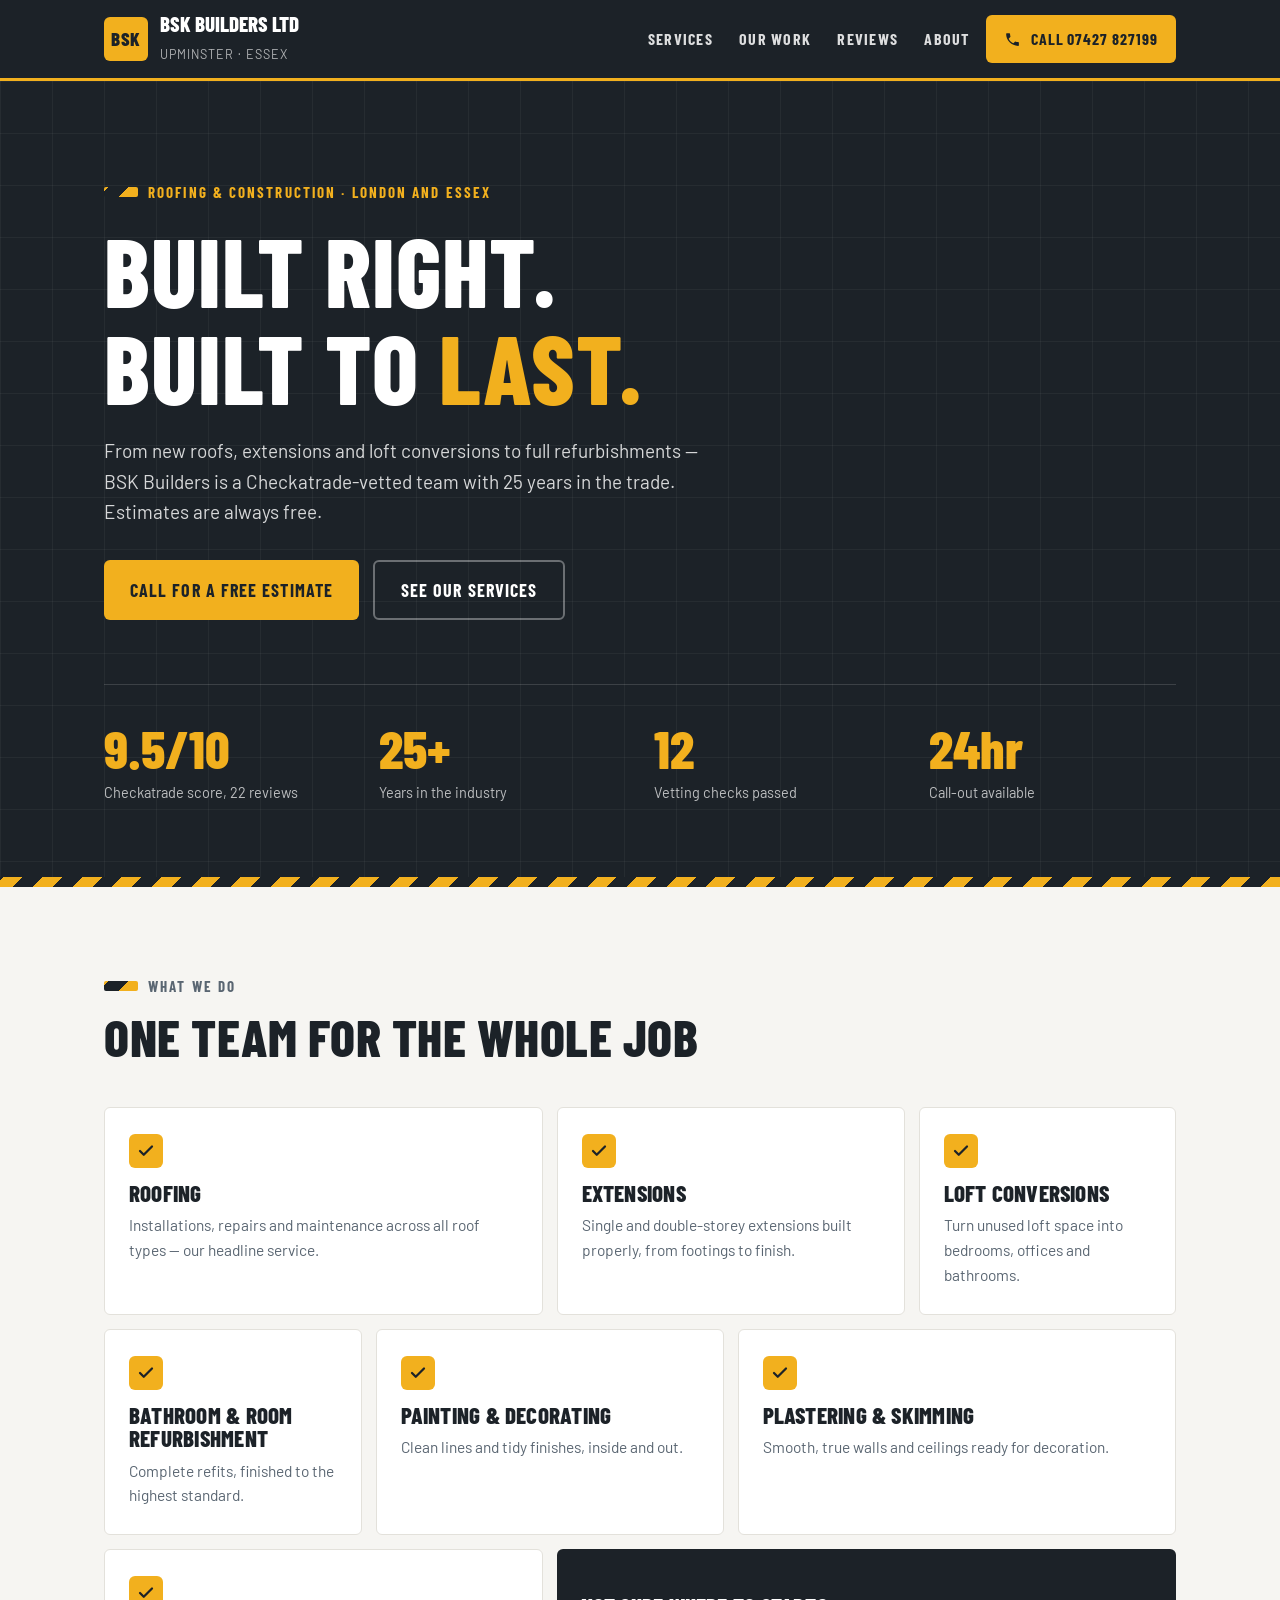
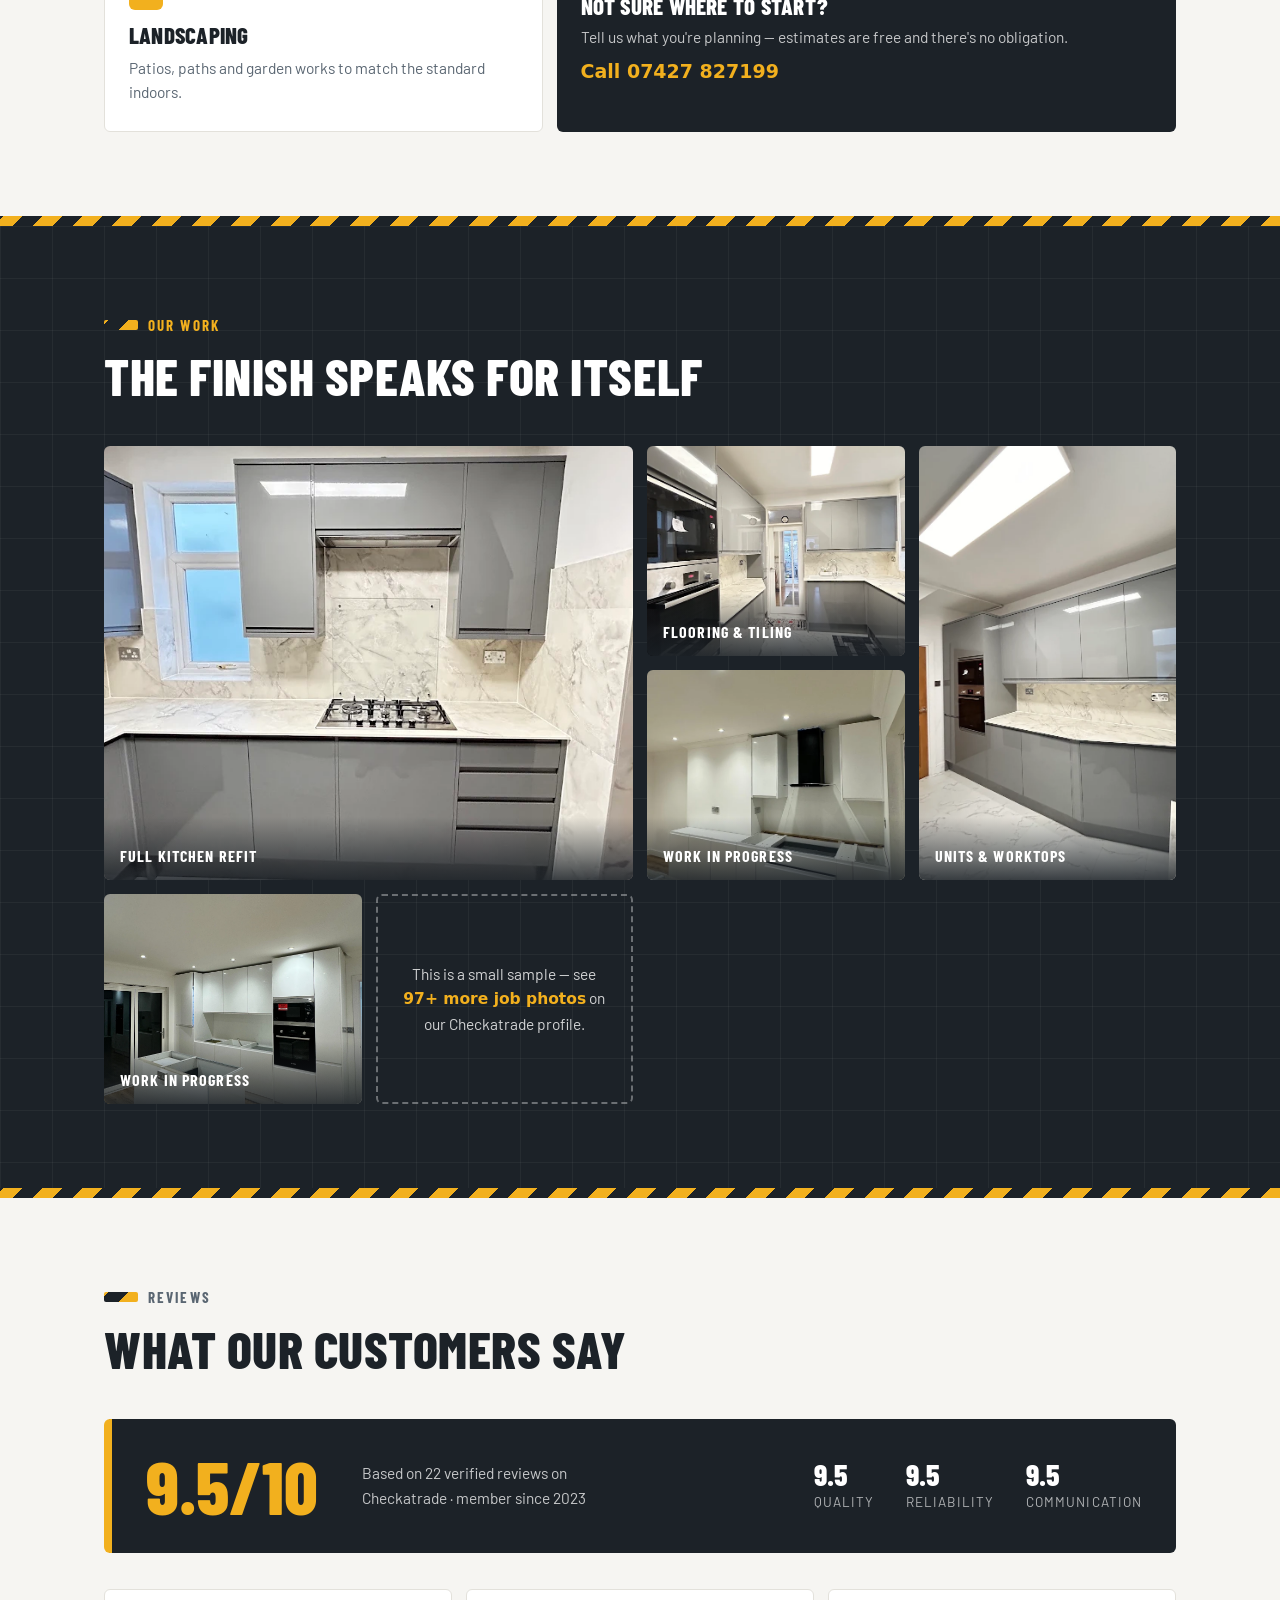
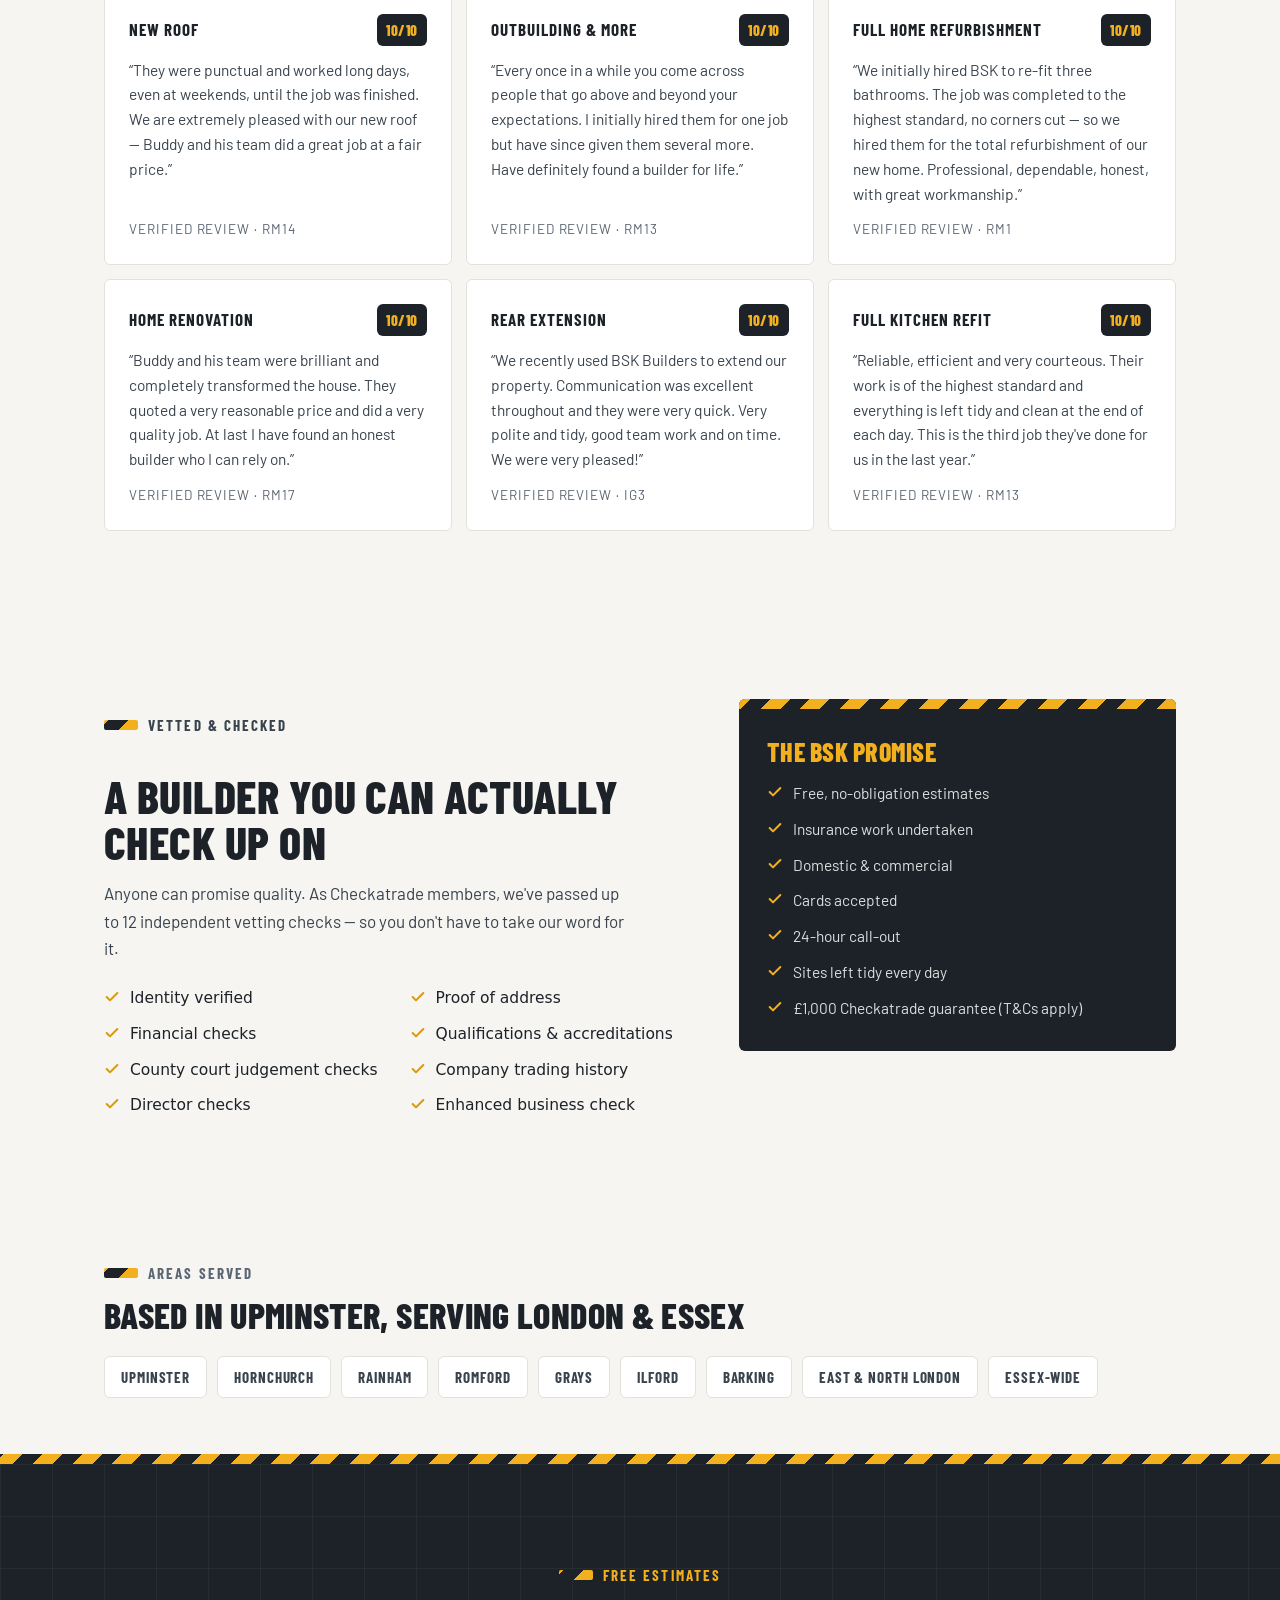
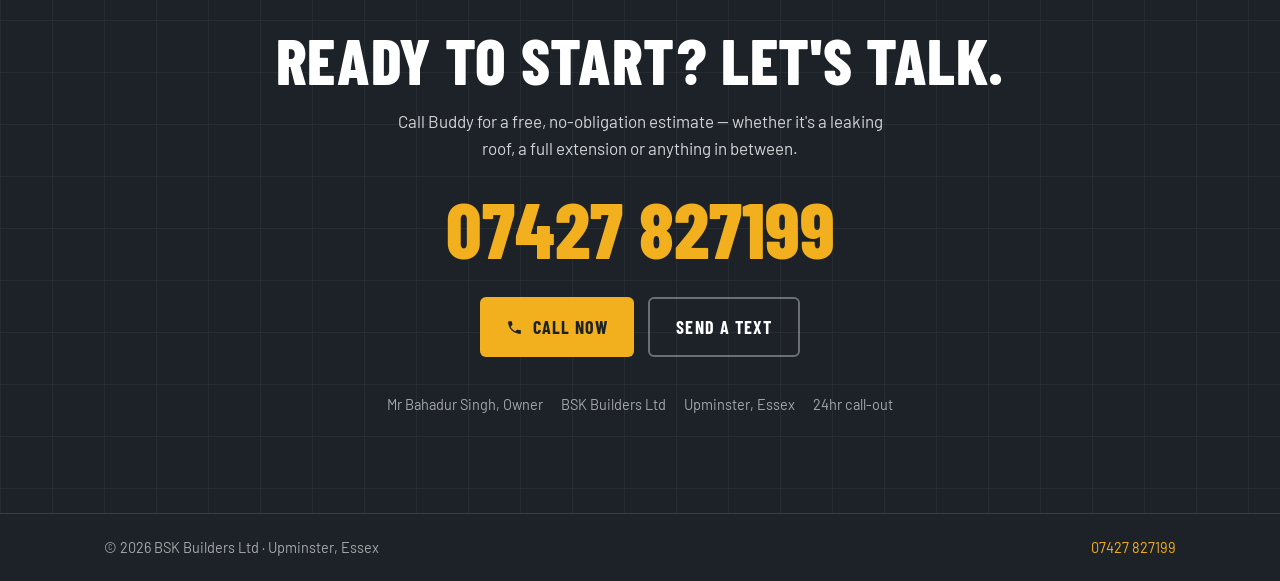
==== commit c3575f42: "Add job photos to BSK gallery Five kitchen photos (WebP, all under 300KB) wired into the gallery, wi" ====
--- a/bsk/index.html
+++ b/bsk/index.html
@@ -500,23 +500,23 @@
       </div>
       <div class="gal-grid">
         <figure class="gal-item gal-wide reveal">
-          <img src="images/kitchen-refit-1.jpg" alt="Completed kitchen refit with grey gloss units, marble-effect tiling and integrated appliances" loading="lazy">
+          <img src="images/kitchen-refit-1.webp" alt="Completed kitchen refit with grey gloss units, marble-effect tiling and gas hob" loading="lazy">
           <figcaption class="gal-cap">Full kitchen refit</figcaption>
         </figure>
         <figure class="gal-item reveal">
-          <img src="images/kitchen-refit-2.jpg" alt="Marble-effect floor and wall tiling in a refitted kitchen" loading="lazy">
+          <img src="images/kitchen-refit-2.webp" alt="Refitted kitchen with marble-effect floor tiling and integrated Bosch ovens" loading="lazy">
           <figcaption class="gal-cap">Flooring &amp; tiling</figcaption>
         </figure>
         <figure class="gal-item gal-tall reveal">
-          <img src="images/kitchen-refit-3.jpg" alt="Grey gloss kitchen units and worktops with integrated Bosch appliances" loading="lazy">
+          <img src="images/kitchen-refit-3.webp" alt="Grey gloss kitchen units and marble-effect worktops with integrated appliances" loading="lazy">
           <figcaption class="gal-cap">Units &amp; worktops</figcaption>
         </figure>
         <figure class="gal-item reveal">
-          <img src="images/kitchen-refit-4.jpg" alt="Finished kitchen refit showing grey gloss cabinetry and tiled splashback" loading="lazy">
-          <figcaption class="gal-cap">Full kitchen refit</figcaption>
+          <img src="images/kitchen-in-progress-1.webp" alt="White kitchen mid-installation with extractor hood fitted and hob run being prepared" loading="lazy">
+          <figcaption class="gal-cap">Work in progress</figcaption>
         </figure>
         <figure class="gal-item reveal">
-          <img src="images/kitchen-in-progress.jpg" alt="White kitchen mid-installation with units being fitted" loading="lazy">
+          <img src="images/kitchen-in-progress-2.webp" alt="White kitchen mid-installation with island unit being assembled" loading="lazy">
           <figcaption class="gal-cap">Work in progress</figcaption>
         </figure>
         <div class="gal-item gal-more reveal">
